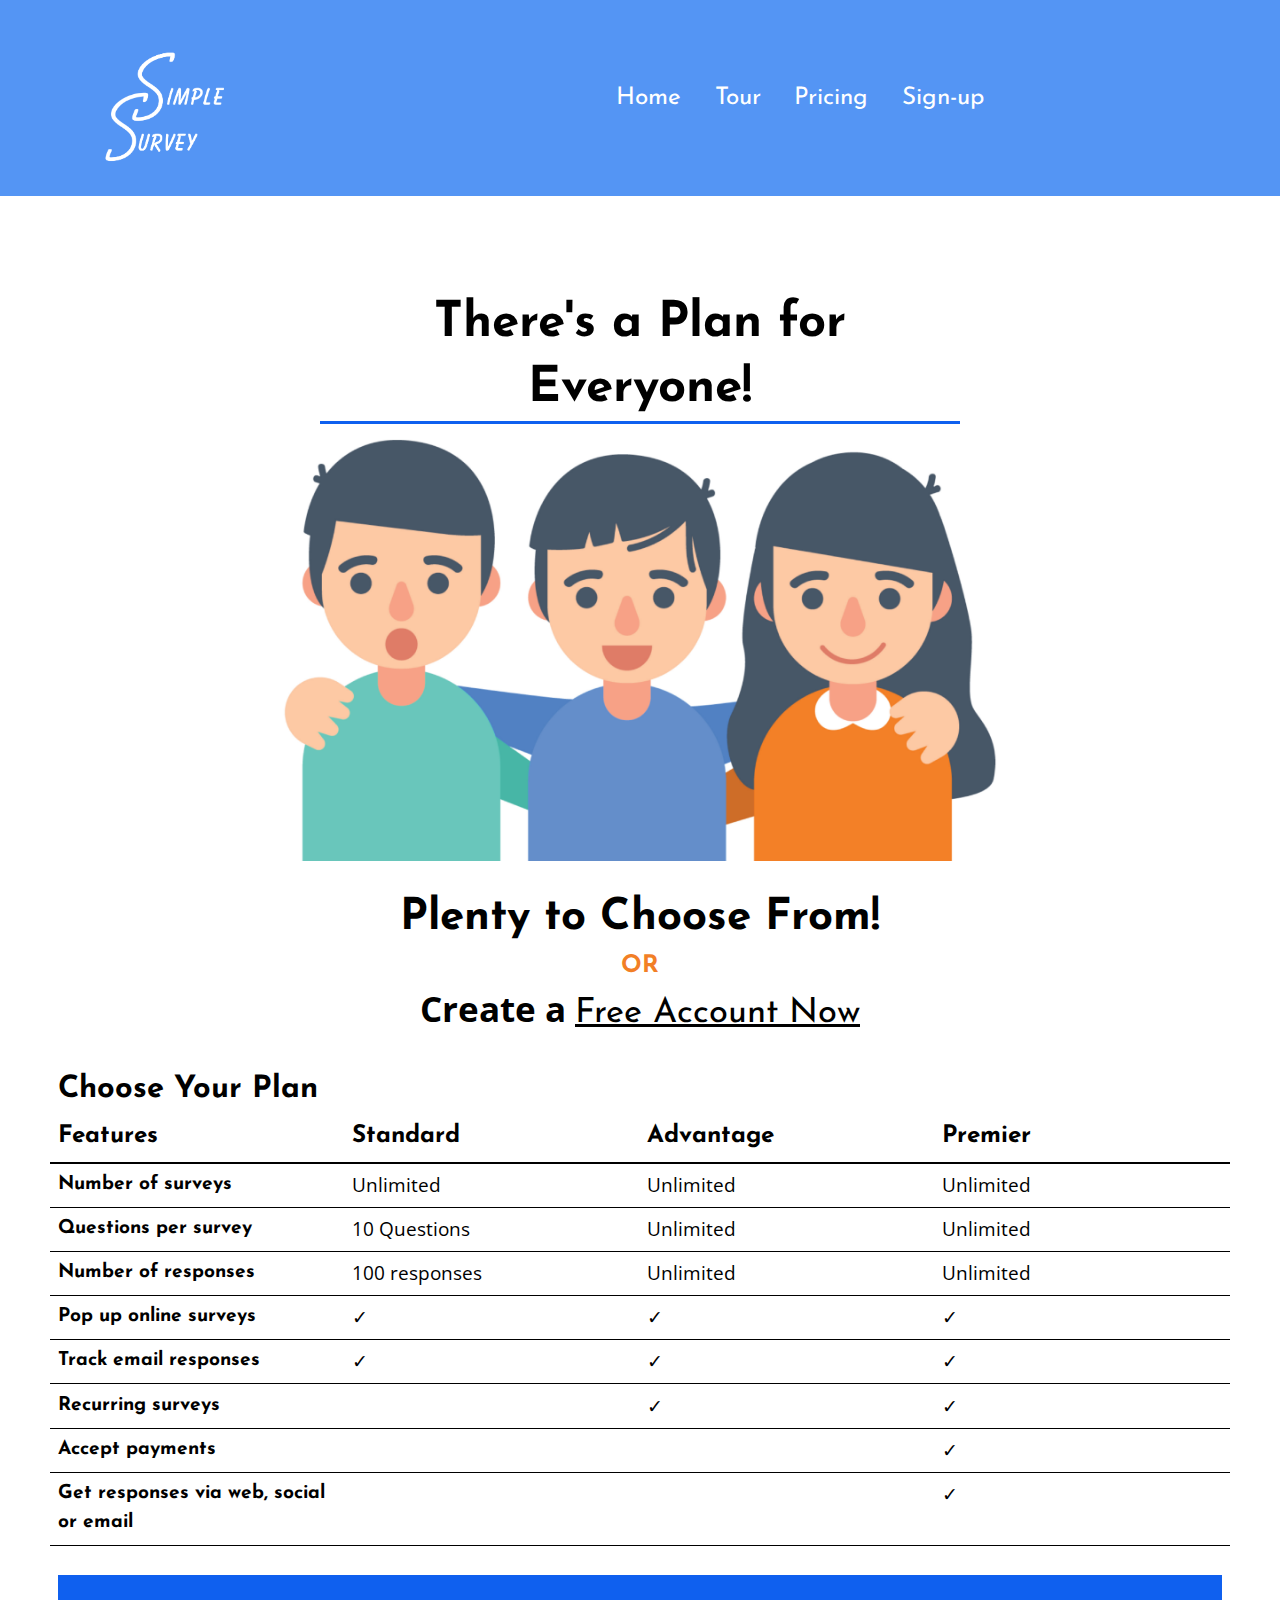
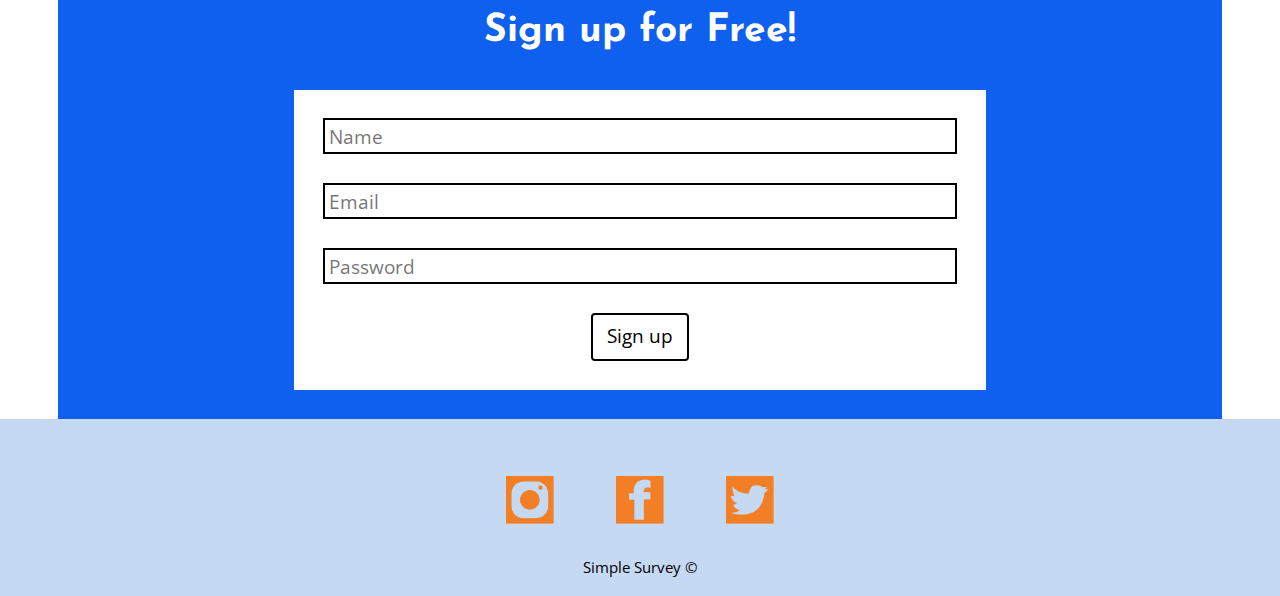
==== pricing.html @ f9418d1d "Add a banner to the tour page" ====
<!DOCTYPE html>
<html lang="en-ca">
<head>
  <meta charset="utf-8">
  <title>Pricing</title>
  <meta name="viewport" content="width=device-width,initial-scale=1">
  <link href="css/modules.css" rel="stylesheet">
  <link href="css/grid.css" rel="stylesheet">
  <link href="css/type.css" rel="stylesheet">
  <link href="css/main.css" rel="stylesheet">
  <link href="https://fonts.googleapis.com/css?family=Josefin+Sans:400,600,700|Open+Sans" rel="stylesheet">
</head>
<body>
  <ul class="skip-links">
    <li><a href="#main">Jump to main content</a></li>
    <li><a href="#nav">Jump to navigation</a></li>
  </ul>
  <header role="banner" class="pad-b">
    <nav role="navigation">
      <div class="grid grid-middle">
        <div class="unit xs-1 s-1-4 m-1-4 l-1-4 xl-1-4">
          <img src="images/logo.png" alt="Simple survey logo" class="img-flex wrapper logo">
        </div>
        <div class="gutter unit xs-1 s-3-4 m-3-4 l-3-4 xl-3-4 text-center">
          <ul class="list-group-inline push-0">
            <li class="ib island-1-2"><a class="giga" href="index.html">Home</a></li>
            <li class="ib island-1-2"><a class="giga" href="tour.html">Tour</a></li>
            <li class="ib island-1-2"><a class="giga" href="pricing.html">Pricing</a></li>
            <li class="ib island-1-2"><a class="giga" href="sign-up.html">Sign-up</a></li>
          </ul>
        </div>
      </div>
    </nav>
  </div>
  <div class="banner relative">
    <img src="images/pricing-banner.jpg" alt="Banner" class="img-flex wrapper">
    <div class="absolute banner-content-pricing pin-tc">
      <h1 class="push-0 border-bottom nina">There's a Plan for Everyone!</h1>
    </div>
  </div>
</header>
<main role="main">
  <h2 class="push-0 yotta">Plenty to Choose From!</h2>
  <h4 class="push-0 or bold">OR</h4>
  <h4 class="push-0 exa">Create a <a href="sign-up.html" class="not-bold account">Free Account Now</a></h4>
  <div class="table-wrapper scrollable gutter-2">
    <table class="scroll">
      <caption class="not-italic bold peta push-0 pad-t">Choose Your Plan</caption>
      <thead>
        <tr>
          <th scope="col" class="giga">Features</th>
          <th scope="col" class="giga">Standard</th>
          <th scope="col" class="giga">Advantage</th>
          <th scope="col" class="giga">Premier</th>
        </tr>
      </thead>
      <tbody>
        <tr>
          <th scope="row">Number of surveys</th>
          <td>Unlimited</td>
          <td>Unlimited</td>
          <td>Unlimited</td>
        </tr>
        <tr>
          <th scope="row">Questions per survey</th>
          <td>10 Questions</td>
          <td>Unlimited</td>
          <td>Unlimited</td>
        </tr>
        <tr>
          <th scope="row">Number of responses</th>
          <td>100 responses</td>
          <td>Unlimited</td>
          <td>Unlimited</td>
        </tr>
        <tr>
          <th scope="row">Pop up online surveys</th>
          <td>✓</td>
          <td>✓</td>
          <td>✓</td>
        </tr>
        <tr>
          <th scope="row">Track email responses</th>
          <td>✓</td>
          <td>✓</td>
          <td>✓</td>
        </tr>
        <tr>
          <th scope="row">Recurring surveys</th>
          <td></td>
          <td>✓</td>
          <td>✓</td>
        </tr>
        <tr>
          <th scope="row">Accept payments</th>
          <td></td>
          <td></td>
          <td>✓</td>
        </tr>
        <tr>
          <th scope="row">Get responses via web, social or email</th>
          <td></td>
          <td></td>
          <td>✓</td>
        </tr>
      </tbody>
    </div>
  </table>
  <section class="sign-up island">
    <h2 class="white zetta">Sign up for Free!</h2>
    <form class="island max-length">
      <div class="pad-b">
        <label for="name"></label>
        <input id="name" placeholder="Name" class="pad-b">
      </div>
      <div class="pad-b">
        <label for="email"></label>
        <input id="email" placeholder="Email">
      </div>
      <div class="pad-b">
        <label for="password"></label>
        <input for="password" placeholder="Password">
      </div>
      <div class="center-content">
        <button type="submit" class="btn">Sign up</button>
      </div>
    </form>
  </section>
</main>
<footer role="contentinfo" class="pad-t-2 pad-b-1-2 milli text-center">
  <ul>
    <li class="inline gutter">
      <i class="icon i-48">
        <img src="images/instagram.png">
      </i>
    </li>
    <li class="inline gutter">
      <i class="icon i-48">
        <img src="images/facebook.png">
      </i>
    </li>
    <li class="inline gutter">
      <i class="icon i-48">
        <img src="images/twitter.png">
      </i>
    </li>
  </ul>
  <p class="micro push-0">Simple Survey ©</p>
</footer>
</body>
</html>
---- css/modules.css ----
/*
 * Modulifier || Code released under the UNLICENSE
 * Code under other copyrights & licenses listed below.
 * https://modulifier.web-dev.tools/#responsive;images;list-group;embed;media-object;icons;hidden;positioning;nice-lists;forms;buttons;accessibility;print
 */

@-moz-viewport { width: device-width; scale: 1; }
@-ms-viewport { width: device-width; scale: 1; }
@-o-viewport { width: device-width; scale: 1; }
@-webkit-viewport { width: device-width; scale: 1; }
@viewport { width: device-width; scale: 1; }

html {
  box-sizing: border-box;
  -moz-text-size-adjust: 100%;
  -ms-text-size-adjust: 100%;
  -webkit-text-size-adjust: 100%;
  text-size-adjust: 100%;
}

*, *::before, *::after {
  box-sizing: inherit;
}

body {
  margin: 0;
}

article,
aside,
details,
figcaption,
figure,
footer,
header,
main,
menu,
nav,
section,
summary {
  display: block;
}

audio,
canvas,
progress,
video {
  display: inline-block;
  vertical-align: baseline;
}

template {
  display: none;
}

details {
  cursor: pointer;
}

audio:not([controls]) {
  display: none;
  height: 0;
}

a,
area,
button,
input,
label,
select,
textarea,
[tabindex] {
  -ms-touch-action: manipulation;
  touch-action: manipulation;
}

img {
  border: 0;
}

.img-flex,
.img-flex img {
  display: block;
  width: 100%;
}

svg {
  fill: currentColor;
}

svg:not(:root) {
  overflow: hidden;
}

svg.img-flex {
  width: 100%;
  height: 100%;
}

.image-replacement, .ir {
  overflow: hidden;
  direction: ltr;
  text-align: left;
  text-indent: 100%;
  white-space: nowrap;
}

.list-group, .list-group-inline, .list-group--inline {
  padding-left: 0;
  list-style-type: none;
}

.list-group > dd {
  margin-left: 0;
}

.list-group-inline::before,
.list-group-inline::after,
.list-group--inline::before,
.list-group--inline::after {
  content: "";
  display: table;
}

.list-group-inline::after,
.list-group--inline::after {
  clear: both;
}

.list-group-inline > li,
.list-group--inline > li {
  display: inline-block;
}

.list-group-inline > dt,
.list-group--inline > dt {
  clear: left;
  float: left;
  width: 11em;
}

.list-group-inline > dd,
.list-group--inline > dd {
  float: left;
  min-width: 12em;
}

.embed {
  margin-left: 0;
  margin-right: 0;
  overflow: hidden;
  position: relative;
  width: 100%;
}

.embed-1by1, .embed--1by1 {
  padding-top: 100%; /* Square */
}

.embed-4by3, .embed--4by3 {
  padding-top: 75%; /* Traditional TV/computer screens */
}

.embed-iso216, .embed--iso216 {
  padding-top: 70.92%; /* A-standard paper sizes */
}

.embed-3by2, .embed--3by2 {
  padding-top: 66.6%; /* Classic 35 mm film & most digital photos, landscape */
}

.embed-2by3, .embed--2by3 {
  padding-top: 150%; /* Classic 35 mm film & most digital photos, portrait */
}

.embed-golden, .embed--golden {
  padding-top: 61.8%; /* The Golden Ratio */
}

.embed-16by9, .embed--16by9 {
  padding-top: 56.25%; /* HD TV */
}

.embed-185by100, .embed--185by100 {
  padding-top: 54.05%; /* Common widescreen cinema */
}

.embed-24by10, .embed--24by10 {
  padding-top: 41.667%; /* Widescreen cinema: 2.4:1 */
}

.embed-3by1, .embed--3by1 {
  padding-top: 33.3333%; /* Panorama photos */
}

.embed-4by1, .embed--4by1 {
  padding-top: 25%; /* Polyvision */
}

.embed-5by1, .embed--5by1 {
  padding-top: 20%; /* Really wide... */
}

.embed-item, .embed__item {
  min-height: 100%;
  left: 0;
  position: absolute;
  top: 0;
  width: 100%;
}

.media {
  overflow: hidden;
}

.media-img, .media__img {
  float: left;
}

.media-img-reversed, .media__img--reversed {
  float: right;
}

.media-img-stacked, .media__img--stacked {
  float: none;
}

.media-body, .media__body {
  overflow: hidden;
  min-width: 12em; /* Slightly less than 200px, responsiveness built in */
}

.icon {
  display: inline-block;
  position: relative;
  background: transparent none no-repeat center center;
  background-size: contain;
  vertical-align: middle;
}

.i-16, .i--16 {
  height: 16px;
  width: 16px;
}

.i-18, .i--18 {
  height: 18px;
  width: 18px;
}

.i-20, .i--20 {
  height: 20px;
  width: 20px;
}

.i-24, .i--24 {
  height: 24px;
  width: 24px;
}

.i-32, .i--32 {
  height: 32px;
  width: 32px;
}

.i-48, .i--48 {
  height: 48px;
  width: 48px;
}

.i-64, .i--64 {
  height: 64px;
  width: 64px;
}

.i-96, .i--96 {
  height: 96px;
  width: 96px;
}

.i-128, .i--128 {
  height: 128px;
  width: 128px;
}

.i-192, .i--192 {
  height: 192px;
  width: 192px;
}

.i-256, .i--256 {
  height: 256px;
  width: 256px;
}

.icon img,
.icon svg {
  left: 0;
  height: 100%;
  position: absolute;
  top: 0;
  width: 100%;
  fill: currentColor;
}

.icon-label {
  vertical-align: middle;
}

.icon-link,
.icon-link:focus,
.icon-link:hover {
  text-decoration: none;
}

[hidden], .hidden {
  /* stylelint-disable declaration-no-important */
  display: none !important;
  visibility: hidden !important;
  /* stylelint-enable */
}

.visually-hidden {
  height: 1px;
  margin: -1px;
  overflow: hidden;
  padding: 0;
  position: absolute;
  width: 1px;
  border: 0;
  clip: rect(0 0 0 0);
  clip-path: inset(50%);
}

.visually-hidden.focusable:active, .visually-hidden.focusable:focus {
  height: auto;
  margin: 0;
  overflow: visible;
  position: static;
  width: auto;
  clip: auto;
  clip-path: none;
}

.invisible {
  visibility: hidden;
}

.chop,
.crop {
  overflow: hidden;
}

.truncate {
  max-width: 100%;
  overflow: hidden;
  width: 100%;
  text-overflow: ellipsis;
  white-space: nowrap;
}

.scrollable {
  max-width: 100%;
  overflow-x: auto;
  overflow-y: hidden;
  -webkit-overflow-scrolling: touch;
}

.flex-row {
  display: -webkit-flex;
  display: -ms-flexbox;
  display: flex;
}

.flex-justify {
  -webkit-justify-content: space-between;
  -ms-flex-pack: space-between;
  justify-content: space-between;
}

.flex-align-center {
  -webkit-align-items: center;
  -ms-flex-align: center;
  align-items: center;
}

.center-text,
.center-flow {
  text-align: center;
}

.center-block {
  margin-left: auto;
  margin-right: auto;
}

.no-auto-margins,
.not-centered {
  /* stylelint-disable declaration-no-important */
  margin-left: 0 !important;
  margin-right: 0 !important;
  /* stylelint-enable */
}

.center-content,
.center-content-vertical,
.center-contents,
.center-contents-vertical {
  display: -webkit-flex;
  display: -ms-flexbox;
  display: flex;
  -webkit-justify-content: center;
  -ms-flex-pack: center;
  justify-content: center;
  -webkit-align-items: center;
  -ms-flex-align: center;
  align-items: center;
  -webkit-align-content: center;
  -ms-flex-line-pack: center;
  align-content: center;
  -webkit-flex-direction: column wrap;
  -ms-flex-direction: column wrap;
  flex-flow: column wrap;
}

.center-content-start,
.center-content-vertical-start,
.center-contents-start,
.center-contents-vertical-start {
  display: -webkit-flex;
  display: -ms-flexbox;
  display: flex;
  -webkit-justify-content: center;
  -ms-flex-pack: center;
  justify-content: center;
  -webkit-flex-direction: column wrap;
  -ms-flex-direction: column wrap;
  flex-flow: column wrap;
}

.center-content-horizontal,
.center-contents-horizontal {
  display: -webkit-flex;
  display: -ms-flexbox;
  display: flex;
  -webkit-justify-content: center;
  -ms-flex-pack: center;
  justify-content: center;
  -webkit-align-items: center;
  -ms-flex-align: center;
  align-items: center;
  -webkit-align-content: center;
  -ms-flex-line-pack: center;
  align-content: center;
  -webkit-flex-direction: row wrap;
  -ms-flex-direction: row wrap;
  flex-flow: row wrap;
}

.clearfix::after {
  content: " ";
  display: block;
  clear: both;
}

.left {
  float: left;
}

.right {
  float: right;
}

.inline {
  display: inline;
}

.block {
  display: block;
}

.inline-block, .ib {
  display: inline-block;
}

.valign-top {
  vertical-align: top;
}

.valign-bottom {
  vertical-align: bottom;
}

.valign-middle {
  vertical-align: middle;
}

.fixed {
  position: fixed;
}

.relative {
  position: relative;
}

[class*="pin-"],
.absolute {
  position: absolute;
}

.static {
  position: static;
}

.zindex-1 {
  z-index: 1;
}

.zindex-2 {
  z-index: 2;
}

.zindex-3 {
  z-index: 3;
}

.zindex-1000 {
  z-index: 1000;
}

.pin-top-left,
.pin-left-top,
.pin-tl,
.pin-lt {
  top: 0;
  left: 0;
}

.pin-top-right,
.pin-right-top,
.pin-tr,
.pin-rt {
  top: 0;
  right: 0;
}

.pin-bottom-left,
.pin-left-bottom,
.pin-bl,
.pin-lb {
  bottom: 0;
  left: 0;
}

.pin-bottom-right,
.pin-right-bottom,
.pin-br,
.pin-rb {
  bottom: 0;
  right: 0;
}

.pin-top-center,
.pin-center-top,
.pin-tc,
.pin-ct {
  left: 50%;
  top: 0;
  transform: translateX(-50%);
}

.pin-bottom-center,
.pin-center-bottom,
.pin-bc,
.pin-cb {
  bottom: 0;
  left: 50%;
  transform: translateX(-50%);
}

.pin-center-left,
.pin-left-center,
.pin-cl,
.pin-lc {
  left: 0;
  top: 50%;
  transform: translateY(-50%);
}

.pin-center-right,
.pin-right-center,
.pin-cr,
.pin-rc {
  right: 0;
  top: 50%;
  transform: translateY(-50%);
}

.pin-center, .pin-c {
  left: 50%;
  top: 50%;
  transform: translate(-50%, -50%);
}

.width-quarter, .w-1-4 {
  width: 25%;
}

.width-half, .w-1-2 {
  width: 50%;
}

.width-full, .w-1 {
  width: 100%;
}

.height-quarter, .h-1-4 {
  height: 25%;
}

.height-half, .h-1-2 {
  height: 50%;
}

.height-full, .h-1 {
  height: 100%;
}

.height-win-quarter, .h-w-1-4 {
  height: 25vh;
  max-height: 46em;
}

.height-win-half, .h-w-1-2 {
  height: 50vh;
  max-height: 46em;
}

.height-win-full, .h-w-1 {
  height: 100vh;
  max-height: 46em;
}

ul {
  list-style-type: none;
}

ul > li::before {
  content: "·";
  float: left;
  margin-left: -1.6em;
  width: 1.3em;
  text-align: right;
}

ol {
  counter-reset: ol-simple-numbers;
  list-style-type: none;
}

ol > li::before {
  float: left;
  margin-left: -1.6em;
  width: 1.3em;
  counter-increment: ol-simple-numbers;
  content: counter(ol-simple-numbers);
  text-align: right;
}

.list-group > li::before,
.list-group-inline > li::before,
.list-group--inline > li::before {
  content: none;
}

/* stylelint-disable no-descending-specificity */

/*
 * (c) Nicolas Gallagher and Jonathan Neal of Normalize.css || MIT License
 *     https://necolas.github.io/normalize.css/
 */

button,
input,
optgroup,
select,
textarea {
  color: inherit;
  font: inherit;
  margin: 0;
}

button,
input {
  overflow: visible;
}

button,
select {
  text-transform: none;
}

button,
html [type="button"],
[type="reset"],
[type="submit"] {
  -webkit-appearance: button;
  cursor: pointer;
}

button[disabled],
html input[disabled] {
  cursor: default;
}

button::-moz-focus-inner,
input::-moz-focus-inner {
  border: 0;
  padding: 0;
}

[type="checkbox"],
[type="radio"] {
  opacity: 0;
  position: absolute;
  height: 1px;
  width: 1px;
}

[type="number"]::-webkit-inner-spin-button,
[type="number"]::-webkit-outer-spin-button {
  height: auto;
}

[type="search"]::-webkit-search-cancel-button,
[type="search"]::-webkit-search-decoration {
  -webkit-appearance: none;
}

fieldset {
  padding-left: 0;
  padding-right: 0;

  border: 0;
  border-top: 2px solid #666;
}

legend {
  color: inherit;
  display: table;
  max-width: 100%;
  padding: 0 .3em 0 0;
  white-space: normal;

  border: 0;

  font-weight: bold;
}

optgroup {
  font-weight: bold;
}

::-webkit-input-placeholder {
  color: inherit;
  opacity: .54;
}

::-webkit-file-upload-button {
  -webkit-appearance: button;
  font: inherit;
}

/* End Normalize.css code */

label,
.label-block {
  display: block;
  cursor: pointer;
}

[type="checkbox"] + label,
[type="radio"] + label,
.label-inline {
  display: inline-block;
}

input:not([type]),
[type="text"],
[type="number"],
[type="search"],
[type="url"],
[type="email"],
[type="password"],
[type="tel"],
[type="datetime-local"],
[type="month"],
[type="week"],
[type="date"],
[type="time"],
[type="range"],
select,
textarea {
  -moz-appearance: none;
  -webkit-appearance: none;
  appearance: none;
}

input,
textarea {
  display: block;
  width: 100%;

  background-color: #fff;
  border: 2px solid #666;
  border-radius: 0;
}

label {
  vertical-align: middle;
}

textarea {
  max-width: 100%;
  min-height: 4em;
  overflow: auto;
}

[type="color"] {
  display: inline-block;
  width: 2em;
}

select {
  display: block;
  width: 100%;

  background-image: url("data:image/svg+xml,%3Csvg xmlns='http://www.w3.org/2000/svg' width='256' height='256' viewBox='0 0 256 256'%3E%3Cpath fill='none' stroke='%23000' stroke-miterlimit='10' stroke-width='70' d='M36.3 82.1l91.9 91.8 91.5-91.8'/%3E%3C/svg%3E");
  background-repeat: no-repeat;
  background-position: calc(100% - .4em) center;
  background-size: 18px auto;
  background-color: #fff;
  border: 2px solid #666;
  border-radius: 0;
}

[type="checkbox"] + label::before {
  content: " ";
  display: inline-block;
  height: 1.8em;
  margin-right: .3em;
  position: relative;
  vertical-align: middle;
  top: -.1em;
  width: 1.8em;

  background-color: #fff;
  background-size: cover;
  border: 2px solid #666;

  line-height: inherit;
}

[type="checkbox"]:checked + label::before {
  background-image: url("data:image/svg+xml,%3Csvg xmlns='http://www.w3.org/2000/svg' width='256' height='256' viewBox='0 0 256 256'%3E%3Cpath fill='none' stroke='%23000' stroke-miterlimit='10' stroke-width='50' d='M49.9 130.1l50.8 50.7L206.1 75.2'/%3E%3C/svg%3E");
}

[type="checkbox"]:focus + label::before {
  outline: 3px solid #000;
  z-index: 1000;
}

[type="radio"] + label::before {
  content: " ";
  display: inline-block;
  height: 1.8em;
  margin-right: .3em;
  position: relative;
  vertical-align: middle;
  top: -.1em;
  width: 1.8em;

  background-color: #fff;
  background-size: cover;
  border: 2px solid #666;
  border-radius: 50%;

  line-height: inherit;
}

[type="radio"]:checked + label::before {
  background-image: url("data:image/svg+xml,%3Csvg xmlns='http://www.w3.org/2000/svg' width='256' height='256' viewBox='0 0 256 256'%3E%3Ccircle cx='128' cy='128' r='70.4'/%3E%3C/svg%3E");
}

[type="radio"]:focus + label::before,
[type="radio"] + label:focus::before {
  box-shadow: 0 0 0 3px #000;
  z-index: 1000;
}

[type="range"] {
  border: 0;
  background-color: #fff;
}

[type="range"]::-webkit-slider-runnable-track {
  height: 6px;

  -webkit-appearance: none;
  appearance: none;
  background-color: #ccc;
  border: 0;
  border-radius: 3px;
}

[type="range"]:active::-webkit-slider-runnable-track {
  background-color: #ccc;
}

[type="range"]::-moz-range-track {
  height: 6px;

  -moz-appearance: none;
  appearance: none;
  background-color: #ccc;
  border: 0;
  border-radius: 3px;
}

[type="range"]:active::-moz-range-track {
  background-color: #ccc;
}

[type="range"]::-ms-track {
  height: 6px;

  -ms-appearance: none;
  appearance: none;
  background-color: #ccc;
  border: 0;
  border-radius: 3px;
}

[type="range"]:active::-ms-track {
  background-color: #ccc;
}

[type="range"]::-webkit-slider-thumb {
  margin-top: -4px;
  height: 16px;
  width: 16px;

  -webkit-appearance: none;
  appearance: none;
  background-color: #000;
  border: none;
  border-radius: 50%;
}

[type="range"]:hover::-webkit-slider-thumb {
  background-color: #000;
}

[type="range"]:active::-webkit-slider-thumb {
  background-color: #000;
}

[type="range"]::-moz-range-thumb {
  margin-top: -4px;
  height: 16px;
  width: 16px;

  -webkit-appearance: none;
  appearance: none;
  background-color: #000;
  border: none;
  border-radius: 50%;
}

[type="range"]:hover::-moz-range-thumb {
  background-color: #000;
}

[type="range"]:active::-moz-range-thumb {
  background-color: #000;
}

[type="range"]::-ms-thumb {
  margin-top: -4px;
  height: 16px;
  width: 16px;

  -webkit-appearance: none;
  appearance: none;
  background-color: #000;
  border: none;
  border-radius: 50%;
}

[type="range"]:hover::-ms-thumb {
  background-color: #000;
}

[type="range"]:active::-ms-thumb {
  background-color: #000;
}

[type="checkbox"].hide-custom-input + label::before,
[type="checkbox"] + .hide-custom-input::before,
[type="radio"].hide-custom-input + label::before,
[type="radio"] + .hide-custom-input::before {
  content: none;
  display: none;
}

/* stylelint-enable */

.link-box {
  display: block;
  text-decoration: none;
}

/* stylelint-disable no-descending-specificity */

button,
.btn {
  cursor: pointer;
  display: inline-block;
  margin: 0;
  overflow: visible;
  padding: .375em .75em .42em;
  -webkit-appearance: none;
  -moz-appearance: none;
  appearance: none;
  background-color: #333;
  border-radius: 4px;
  border: 3px solid #333;
  color: #fff;
  font: inherit;
  text-decoration: none;
  text-transform: none;
}

button::-moz-focus-inner {
  border: 0;
  padding: 0;
}

/* stylelint-enable */

button:focus,
button:hover,
.btn:focus,
.btn:hover {
  background-color: #000;
  border-color: #000;
  color: #fff;
}

button[disabled] {
  cursor: default;
}

.btn-light, .btn--light {
  background-color: #e2e2e2;
  border-color: #e2e2e2;
  color: #000;
}

.btn-light:focus,
.btn-light:hover,
.btn--light:focus,
.btn--light:hover {
  background-color: #666;
  border-color: #666;
  color: #fff;
}

.btn-ghost,
.btn--ghost {
  background-color: transparent;
  border-color: #333;
  color: #000;
}

.btn-ghost:focus,
.btn-ghost:hover,
.btn--ghost:focus,
.btn--ghost:hover {
  background-color: #e2e2e2;
  border-color: #000;
  color: #000;
}

.btn-link {
  display: inline;
  padding: 0;
  background-color: transparent;
  border-radius: 0;
  border: 0;
  color: inherit;
}

.btn-link:focus,
.btn-link:hover {
  background-color: transparent;
  color: inherit;
}

a:hover, a:active {
  outline: none;
}

a:focus,
[tabindex="0"]:focus,
details:focus,
summary:focus,
input:focus,
textarea:focus,
button:focus,
select:focus {
  outline: 3px solid #000;
  outline-offset: 0;
}

a:focus, [tabindex="0"]:focus {
  outline-offset: 3px;
}

.skip-links {
  margin: 0;
  padding: 0;
  list-style-type: none;
}

.skip-links > li::before {
  content: none; /* Remove the bullets if nice lists is selected */
}

.skip-links a,
.skip-links button {
  padding: .5em .75em;
  position: absolute;
  top: -10em;
  z-index: 10000; /* To make sure they're always on top */
  background-color: #000;
  border: 0;
  color: #fff;
  font-size: 1.125rem;
  font-weight: bold;
  text-decoration: none;
}

.skip-links a:focus,
.skip-links button:focus {
  outline-offset: 3px;
  top: 0;
}

[aria-busy="true"] {
  cursor: progress;
}

[aria-controls] {
  cursor: pointer;
}

[aria-disabled] {
  cursor: default;
}

.print-only {
  display: none;
  visibility: hidden;
}

.page-break-before {
  page-break-before: always;
}

.page-break-after {
  page-break-after: always;
}

.no-page-break-inside {
  page-break-inside: avoid;
}

@media print {

  /* stylelint-disable declaration-no-important */

  .no-print {
    display: none !important;
    visibility: hidden !important;
  }

  .print-only,
  .force-print {
    display: block !important;
    visibility: visible !important;
  }

  /* stylelint-enable */

  .visually-hidden.force-print {
    height: auto;
    margin: 0;
    overflow: visible;
    padding: 0;
    position: static;
    width: auto;
    border: 0;
    clip: initial;
    clip-path: none;
  }

  /*
   * (c) Fabien Sa || MIT License
   *     http://bafs.github.io/Gutenberg/
   */

  table,
  blockquote,
  pre,
  code,
  figure,
  li,
  hr,
  ul,
  ol,
  a,
  tr {
    page-break-inside: avoid;
  }

  h1, h2, h3, h4, h5, h6, p, a {
    orphans: 3;
    widows: 3;
  }

  h1,
  h2,
  h3,
  h4,
  h5,
  h6 {
    page-break-after: avoid;
    page-break-inside: avoid;
  }

  h1 + p,
  h2 + p,
  h3 + p,
  h4 + p,
  h5 + p,
  h6 + p {
    page-break-before: avoid;
  }

  img {
    page-break-after: auto;
    page-break-before: auto;
    page-break-inside: avoid;
  }

  /* stylelint-disable declaration-no-important */

  pre {
    white-space: pre-wrap !important;
    word-wrap: break-word;
  }

  /* stylelint-enable */

  /* End Gutenberg code */

  /*
   * (c) HTML5 Boilerplate || MIT License
   *     https://html5boilerplate.com/
   */

  /* stylelint-disable declaration-no-important */

  *, *::before, *::after, *::first-letter, *::first-line {
    background: none transparent !important;
    color: #000 !important;
    box-shadow: none !important;
    text-shadow: none !important;
  }

  /* stylelint-enable */

  a, a:visited {
    text-decoration: underline;
  }

  a[href]::after {
    content: " (" attr(href) ")";
  }

  abbr[title]::after {
    content: " (" attr(title) ")";
  }

  a[href^="#"]::after,
  a[href^="javascript:"]::after,
  a.no-print-href::after,
  a.href-no-print::after {
    content: "";
  }

  thead {
    display: table-header-group;
  }

  /* End HTML5 Boilerplate code */

}
---- css/grid.css ----
/*
  Gridifier || Code released under the UNLICENSE
  https://gridifier.web-dev.tools/#xs,4,0,0,0;s,4,25,0,0;m,4,38,1,1;l,4,60,1,1
*/

.grid {
  margin: 0;
  padding: 0;
  letter-spacing: -.31em;
  text-rendering: optimizeSpeed;
  display: -webkit-flex;
  display: -ms-flexbox;
  display: flex;
  -webkit-flex-flow: row wrap;
  -ms-flex-flow: row wrap;
  flex-flow: row wrap;
}

.grid-bottom {
  -webkit-align-items: flex-end;
  -ms-align-items: flex-end;
  align-items: flex-end;
}

.grid-middle {
  -webkit-align-items: center;
  -ms-align-items: center;
  align-items: center;
}

.grid-stretch {
  -webkit-align-items: stretch;
  -ms-align-items: stretch;
  align-items: stretch;
}

.opera-only :-o-prefocus,
.grid {
  word-spacing: -.43em;
}

.unit {
  letter-spacing: normal;
  text-rendering: auto;
  vertical-align: top;
  word-spacing: normal;
  display: inline-block;
  visibility: visible;
}

.grid-bottom .unit {
  vertical-align: bottom;
}

.grid-middle .unit {
  vertical-align: middle;
}

[class*="unit-push-"],
[class*="unit-pull-"] {
  position: relative;
}

.unit-content-distribute {
  display: -ms-flexbox;
  display: -webkit-flex;
  display: flex;
  -ms-flex-direction: column;
  -webkit-flex-direction: column;
  flex-direction: column;
  -ms-flex-pack: justify;
  -webkit-justify-content: space-between;
  justify-content: space-between;
}

.unit-content-center,
.unit-content-center-vertical {
  display: -webkit-flex;
  display: -ms-flexbox;
  display: flex;
  -webkit-justify-content: center;
  -ms-flex-pack: center;
  justify-content: center;
  -webkit-align-items: center;
  -ms-flex-align: center;
  align-items: center;
  -webkit-align-content: center;
  -ms-flex-line-pack: center;
  align-content: center;
  -webkit-flex-direction: column wrap;
  -ms-flex-direction: column wrap;
  flex-flow: column wrap;
}

.unit-content-center-horizontal {
  display: -webkit-flex;
  display: -ms-flexbox;
  display: flex;
  -webkit-justify-content: center;
  -ms-flex-pack: center;
  justify-content: center;
  -webkit-align-items: center;
  -ms-flex-align: center;
  align-items: center;
  -webkit-align-content: center;
  -ms-flex-line-pack: center;
  align-content: center;
  -webkit-flex-direction: row wrap;
  -ms-flex-direction: row wrap;
  flex-flow: row wrap;
}

.content-fill,
.content-stretch {
  -ms-flex-grow: 2;
  -webkit-flex-grow: 2;
  flex-grow: 2;
  max-width: 100%; /* @bugfix: IE 10, 11 */
}

.content-shrink {
  -ms-align-self: center;
  -webkit-align-self: center;
  align-self: center;
}

.unit-xs-hidden,
.xs-0 {
  display: none;
  visibility: hidden;
}

.unit-xs-centered {
  margin: 0 auto;
}

.unit-xs-1,
.xs-1 {
  display: block;
  visibility: visible;
  width: 100%;
}

.unit-xs-1-2,
.xs-1-2 {
  width: 50%;
}

.unit-xs-1-3,
.xs-1-3 {
  width: 33.3333%;
}

.unit-xs-2-3,
.xs-2-3 {
  width: 66.6667%;
}

.unit-xs-1-4,
.xs-1-4 {
  width: 25%;
}

.unit-xs-3-4,
.xs-3-4 {
  width: 75%;
}

.unit-xs-1-2,
.xs-1-2,
.unit-xs-1-3,
.xs-1-3,
.unit-xs-2-3,
.xs-2-3,
.unit-xs-1-4,
.xs-1-4,
.unit-xs-3-4,
.xs-3-4 {
  display: inline-block;
  visibility: visible;
}

.unit-xs-1-2[class*="-content-"],
.xs-1-2[class*="-content-"],
.unit-xs-1-3[class*="-content-"],
.xs-1-3[class*="-content-"],
.unit-xs-2-3[class*="-content-"],
.xs-2-3[class*="-content-"],
.unit-xs-1-4[class*="-content-"],
.xs-1-4[class*="-content-"],
.unit-xs-3-4[class*="-content-"],
.xs-3-4[class*="-content-"] {
  display: -webkit-flex;
  display: -ms-flexbox;
  display: flex;
}

.unit-xs-content-distribute,
.xs-content-distribute {
  display: -ms-flexbox;
  display: -webkit-flex;
  display: flex;
  -ms-flex-direction: column;
  -webkit-flex-direction: column;
  flex-direction: column;
  -ms-flex-pack: justify;
  -webkit-justify-content: space-between;
  justify-content: space-between;
}

.unit-xs-content-center,
.unit-xs-content-center-vertical {
  display: -webkit-flex;
  display: -ms-flexbox;
  display: flex;
  -webkit-justify-content: center;
  -ms-flex-pack: center;
  justify-content: center;
  -webkit-align-items: center;
  -ms-flex-align: center;
  align-items: center;
  -webkit-align-content: center;
  -ms-flex-line-pack: center;
  align-content: center;
  -webkit-flex-direction: column wrap;
  -ms-flex-direction: column wrap;
  flex-flow: column wrap;
}

.unit-xs-content-center-horizontal {
  display: -webkit-flex;
  display: -ms-flexbox;
  display: flex;
  -webkit-justify-content: center;
  -ms-flex-pack: center;
  justify-content: center;
  -webkit-align-items: center;
  -ms-flex-align: center;
  align-items: center;
  -webkit-align-content: center;
  -ms-flex-line-pack: center;
  align-content: center;
  -webkit-flex-direction: row wrap;
  -ms-flex-direction: row wrap;
  flex-flow: row wrap;
}

.xs-content-fill,
.xs-content-stretch {
  -ms-flex-grow: 2;
  -webkit-flex-grow: 2;
  flex-grow: 2;
  max-width: 100%; /* @bugfix: IE 10, 11 */
}

.xs-content-shrink {
  -ms-align-self: center;
  -webkit-align-self: center;
  align-self: center;
}

@media only screen and (min-width: 25em) {

  .unit-s-hidden,
  .s-0 {
    display: none;
    visibility: hidden;
  }

  .unit-s-centered {
    margin: 0 auto;
  }

  .unit-s-1,
  .s-1 {
    display: block;
    visibility: visible;
    width: 100%;
  }

  .unit-s-1-2,
  .s-1-2 {
    width: 50%;
  }

  .unit-s-1-3,
  .s-1-3 {
    width: 33.3333%;
  }

  .unit-s-2-3,
  .s-2-3 {
    width: 66.6667%;
  }

  .unit-s-1-4,
  .s-1-4 {
    width: 25%;
  }

  .unit-s-3-4,
  .s-3-4 {
    width: 75%;
  }

  .unit-s-1-2,
  .s-1-2,
  .unit-s-1-3,
  .s-1-3,
  .unit-s-2-3,
  .s-2-3,
  .unit-s-1-4,
  .s-1-4,
  .unit-s-3-4,
  .s-3-4 {
    display: inline-block;
    visibility: visible;
  }

  .unit-s-1-2[class*="-content-"],
  .s-1-2[class*="-content-"],
  .unit-s-1-3[class*="-content-"],
  .s-1-3[class*="-content-"],
  .unit-s-2-3[class*="-content-"],
  .s-2-3[class*="-content-"],
  .unit-s-1-4[class*="-content-"],
  .s-1-4[class*="-content-"],
  .unit-s-3-4[class*="-content-"],
  .s-3-4[class*="-content-"] {
    display: -webkit-flex;
    display: -ms-flexbox;
    display: flex;
  }

  .unit-s-content-distribute,
  .s-content-distribute {
    display: -ms-flexbox;
    display: -webkit-flex;
    display: flex;
    -ms-flex-direction: column;
    -webkit-flex-direction: column;
    flex-direction: column;
    -ms-flex-pack: justify;
    -webkit-justify-content: space-between;
    justify-content: space-between;
  }

  .unit-s-content-center,
  .unit-s-content-center-vertical {
    display: -webkit-flex;
    display: -ms-flexbox;
    display: flex;
    -webkit-justify-content: center;
    -ms-flex-pack: center;
    justify-content: center;
    -webkit-align-items: center;
    -ms-flex-align: center;
    align-items: center;
    -webkit-align-content: center;
    -ms-flex-line-pack: center;
    align-content: center;
    -webkit-flex-direction: column wrap;
    -ms-flex-direction: column wrap;
    flex-flow: column wrap;
  }

  .unit-s-content-center-horizontal {
    display: -webkit-flex;
    display: -ms-flexbox;
    display: flex;
    -webkit-justify-content: center;
    -ms-flex-pack: center;
    justify-content: center;
    -webkit-align-items: center;
    -ms-flex-align: center;
    align-items: center;
    -webkit-align-content: center;
    -ms-flex-line-pack: center;
    align-content: center;
    -webkit-flex-direction: row wrap;
    -ms-flex-direction: row wrap;
    flex-flow: row wrap;
  }

  .s-content-fill,
  .s-content-stretch {
    -ms-flex-grow: 2;
    -webkit-flex-grow: 2;
    flex-grow: 2;
    max-width: 100%; /* @bugfix: IE 10, 11 */
  }

  .s-content-shrink {
    -ms-align-self: center;
    -webkit-align-self: center;
    align-self: center;
  }

}

@media only screen and (min-width: 38em) {

  .unit-m-hidden,
  .m-0 {
    display: none;
    visibility: hidden;
  }

  .unit-m-centered {
    margin: 0 auto;
  }

  .unit-m-1,
  .m-1 {
    display: block;
    visibility: visible;
    width: 100%;
  }

  .unit-offset-m-0 {
    margin-left: 0;
  }

  .unit-push-m-0,
  .unit-pull-m-0 {
    left: 0;
  }

  .unit-m-1-2,
  .m-1-2 {
    width: 50%;
  }

  .unit-offset-m-1-2 {
    margin-left: 50%;
  }

  .unit-push-m-1-2 {
    left: 50%;
  }

  .unit-pull-m-1-2 {
    left: -50%;
  }

  .unit-m-1-3,
  .m-1-3 {
    width: 33.3333%;
  }

  .unit-offset-m-1-3 {
    margin-left: 33.3333%;
  }

  .unit-push-m-1-3 {
    left: 33.3333%;
  }

  .unit-pull-m-1-3 {
    left: -33.3333%;
  }

  .unit-m-2-3,
  .m-2-3 {
    width: 66.6667%;
  }

  .unit-offset-m-2-3 {
    margin-left: 66.6667%;
  }

  .unit-push-m-2-3 {
    left: 66.6667%;
  }

  .unit-pull-m-2-3 {
    left: -66.6667%;
  }

  .unit-m-1-4,
  .m-1-4 {
    width: 25%;
  }

  .unit-offset-m-1-4 {
    margin-left: 25%;
  }

  .unit-push-m-1-4 {
    left: 25%;
  }

  .unit-pull-m-1-4 {
    left: -25%;
  }

  .unit-m-3-4,
  .m-3-4 {
    width: 75%;
  }

  .unit-offset-m-3-4 {
    margin-left: 75%;
  }

  .unit-push-m-3-4 {
    left: 75%;
  }

  .unit-pull-m-3-4 {
    left: -75%;
  }

  .unit-m-1-2,
  .m-1-2,
  .unit-m-1-3,
  .m-1-3,
  .unit-m-2-3,
  .m-2-3,
  .unit-m-1-4,
  .m-1-4,
  .unit-m-3-4,
  .m-3-4 {
    display: inline-block;
    visibility: visible;
  }

  .unit-m-1-2[class*="-content-"],
  .m-1-2[class*="-content-"],
  .unit-m-1-3[class*="-content-"],
  .m-1-3[class*="-content-"],
  .unit-m-2-3[class*="-content-"],
  .m-2-3[class*="-content-"],
  .unit-m-1-4[class*="-content-"],
  .m-1-4[class*="-content-"],
  .unit-m-3-4[class*="-content-"],
  .m-3-4[class*="-content-"] {
    display: -webkit-flex;
    display: -ms-flexbox;
    display: flex;
  }

  .unit-m-content-distribute,
  .m-content-distribute {
    display: -ms-flexbox;
    display: -webkit-flex;
    display: flex;
    -ms-flex-direction: column;
    -webkit-flex-direction: column;
    flex-direction: column;
    -ms-flex-pack: justify;
    -webkit-justify-content: space-between;
    justify-content: space-between;
  }

  .unit-m-content-center,
  .unit-m-content-center-vertical {
    display: -webkit-flex;
    display: -ms-flexbox;
    display: flex;
    -webkit-justify-content: center;
    -ms-flex-pack: center;
    justify-content: center;
    -webkit-align-items: center;
    -ms-flex-align: center;
    align-items: center;
    -webkit-align-content: center;
    -ms-flex-line-pack: center;
    align-content: center;
    -webkit-flex-direction: column wrap;
    -ms-flex-direction: column wrap;
    flex-flow: column wrap;
  }

  .unit-m-content-center-horizontal {
    display: -webkit-flex;
    display: -ms-flexbox;
    display: flex;
    -webkit-justify-content: center;
    -ms-flex-pack: center;
    justify-content: center;
    -webkit-align-items: center;
    -ms-flex-align: center;
    align-items: center;
    -webkit-align-content: center;
    -ms-flex-line-pack: center;
    align-content: center;
    -webkit-flex-direction: row wrap;
    -ms-flex-direction: row wrap;
    flex-flow: row wrap;
  }

  .m-content-fill,
  .m-content-stretch {
    -ms-flex-grow: 2;
    -webkit-flex-grow: 2;
    flex-grow: 2;
    max-width: 100%; /* @bugfix: IE 10, 11 */
  }

  .m-content-shrink {
    -ms-align-self: center;
    -webkit-align-self: center;
    align-self: center;
  }

}

@media only screen and (min-width: 60em) {

  .unit-l-hidden,
  .l-0 {
    display: none;
    visibility: hidden;
  }

  .unit-l-centered {
    margin: 0 auto;
  }

  .unit-l-1,
  .l-1 {
    display: block;
    visibility: visible;
    width: 100%;
  }

  .unit-offset-l-0 {
    margin-left: 0;
  }

  .unit-push-l-0,
  .unit-pull-l-0 {
    left: 0;
  }

  .unit-l-1-2,
  .l-1-2 {
    width: 50%;
  }

  .unit-offset-l-1-2 {
    margin-left: 50%;
  }

  .unit-push-l-1-2 {
    left: 50%;
  }

  .unit-pull-l-1-2 {
    left: -50%;
  }

  .unit-l-1-3,
  .l-1-3 {
    width: 33.3333%;
  }

  .unit-offset-l-1-3 {
    margin-left: 33.3333%;
  }

  .unit-push-l-1-3 {
    left: 33.3333%;
  }

  .unit-pull-l-1-3 {
    left: -33.3333%;
  }

  .unit-l-2-3,
  .l-2-3 {
    width: 66.6667%;
  }

  .unit-offset-l-2-3 {
    margin-left: 66.6667%;
  }

  .unit-push-l-2-3 {
    left: 66.6667%;
  }

  .unit-pull-l-2-3 {
    left: -66.6667%;
  }

  .unit-l-1-4,
  .l-1-4 {
    width: 25%;
  }

  .unit-offset-l-1-4 {
    margin-left: 25%;
  }

  .unit-push-l-1-4 {
    left: 25%;
  }

  .unit-pull-l-1-4 {
    left: -25%;
  }

  .unit-l-3-4,
  .l-3-4 {
    width: 75%;
  }

  .unit-offset-l-3-4 {
    margin-left: 75%;
  }

  .unit-push-l-3-4 {
    left: 75%;
  }

  .unit-pull-l-3-4 {
    left: -75%;
  }

  .unit-l-1-2,
  .l-1-2,
  .unit-l-1-3,
  .l-1-3,
  .unit-l-2-3,
  .l-2-3,
  .unit-l-1-4,
  .l-1-4,
  .unit-l-3-4,
  .l-3-4 {
    display: inline-block;
    visibility: visible;
  }

  .unit-l-1-2[class*="-content-"],
  .l-1-2[class*="-content-"],
  .unit-l-1-3[class*="-content-"],
  .l-1-3[class*="-content-"],
  .unit-l-2-3[class*="-content-"],
  .l-2-3[class*="-content-"],
  .unit-l-1-4[class*="-content-"],
  .l-1-4[class*="-content-"],
  .unit-l-3-4[class*="-content-"],
  .l-3-4[class*="-content-"] {
    display: -webkit-flex;
    display: -ms-flexbox;
    display: flex;
  }

  .unit-l-content-distribute,
  .l-content-distribute {
    display: -ms-flexbox;
    display: -webkit-flex;
    display: flex;
    -ms-flex-direction: column;
    -webkit-flex-direction: column;
    flex-direction: column;
    -ms-flex-pack: justify;
    -webkit-justify-content: space-between;
    justify-content: space-between;
  }

  .unit-l-content-center,
  .unit-l-content-center-vertical {
    display: -webkit-flex;
    display: -ms-flexbox;
    display: flex;
    -webkit-justify-content: center;
    -ms-flex-pack: center;
    justify-content: center;
    -webkit-align-items: center;
    -ms-flex-align: center;
    align-items: center;
    -webkit-align-content: center;
    -ms-flex-line-pack: center;
    align-content: center;
    -webkit-flex-direction: column wrap;
    -ms-flex-direction: column wrap;
    flex-flow: column wrap;
  }

  .unit-l-content-center-horizontal {
    display: -webkit-flex;
    display: -ms-flexbox;
    display: flex;
    -webkit-justify-content: center;
    -ms-flex-pack: center;
    justify-content: center;
    -webkit-align-items: center;
    -ms-flex-align: center;
    align-items: center;
    -webkit-align-content: center;
    -ms-flex-line-pack: center;
    align-content: center;
    -webkit-flex-direction: row wrap;
    -ms-flex-direction: row wrap;
    flex-flow: row wrap;
  }

  .l-content-fill,
  .l-content-stretch {
    -ms-flex-grow: 2;
    -webkit-flex-grow: 2;
    flex-grow: 2;
    max-width: 100%; /* @bugfix: IE 10, 11 */
  }

  .l-content-shrink {
    -ms-align-self: center;
    -webkit-align-self: center;
    align-self: center;
  }

}
---- css/type.css ----
/*
  Typografier || Code released under the UNLICENSE
  https://typografier.web-dev.tools/#0,100,1.3,1.067,0;38,110,1.4,1.125,1;60,120,1.5,1.125,1;90,130,1.5,1.125,1
*/

html {
  font-size: 100%;
  line-height: 1.3;
}

a {
  background-color: transparent;
  -webkit-text-decoration-skip: objects;
}

sub,
sup {
  font-size: .75em;
  line-height: 1px;
  position: relative;
  vertical-align: baseline;
}

sup {
  top: -.5em;
}

sub {
  bottom: -.25em;
}

pre,
code,
kbd,
samp {
  font-size: 1em;
}

abbr[title] {
  border-bottom: none;
  text-decoration: underline;
  text-decoration: underline dotted;
}

b,
strong {
  font-weight: bold;
}

dfn,
caption {
  font-style: italic;
}

hr {
  border: 0;
  border-top: 2px solid #000;
  height: 0;
}

table {
  border-collapse: collapse;
  border-spacing: 0;
  width: 100%;
  table-layout: fixed;
}

caption {
  text-align: left;
}

th,
td {
  border-bottom: 1px solid #000;
  text-align: left;
  vertical-align: top;
}

thead th {
  vertical-align: bottom;

  border-bottom-width: 2px;
}

.text-left {
  text-align: left;
}

.text-right {
  text-align: right;
}

.text-center {
  text-align: center;
}

.normal {
  font-weight: normal;
  font-style: normal;
}

.not-bold {
  font-weight: normal;
}

.not-italic {
  font-style: normal;
}

.bold {
  font-weight: bold;
}

.italic {
  font-style: italic;
}

.text-upper {
  text-transform: uppercase;
}

.text-lower {
  text-transform: lowercase;
}

.wrapper {
  margin-left: auto;
  margin-right: auto;
  max-width: 52em;
  width: 100%;
}

.wrapper-no-center {
  max-width: 52em;
  width: 100%;
}

.max-length {
  margin-left: auto;
  margin-right: auto;
  max-width: 36em;
  width: 100%;
}

.max-length-no-center {
  max-width: 36em;
  width: 100%;
}

h1,
h2,
h3,
h4,
h5,
h6,
p,
ul,
ol,
dl,
dd,
figure,
blockquote,
details,
hr,
fieldset,
pre,
table,
caption,
menu {
  margin: 0 0 1.3rem;
}

.tenamega {
  font-size: 2.0408rem;
  line-height: 2.925rem;
}

.tenakilo {
  font-size: 1.9127rem;
  line-height: 2.6rem;
}

.tena {
  font-size: 1.7926rem;
  line-height: 2.6rem;
}

.nina {
  font-size: 1.68rem;
  line-height: 2.275rem;
}

.yotta {
  font-size: 1.5745rem;
  line-height: 2.275rem;
}

.zetta {
  font-size: 1.4757rem;
  line-height: 1.95rem;
}

h1,
.exa {
  font-size: 1.383rem;
  line-height: 1.95rem;
}

h2,
.peta {
  font-size: 1.2962rem;
  line-height: 1.95rem;
}

h3,
.tera {
  font-size: 1.2148rem;
  line-height: 1.625rem;
}

h4,
.giga {
  font-size: 1.1385rem;
  line-height: 1.625rem;
}

h5,
.mega {
  font-size: 1.067rem;
  line-height: 1.625rem;
}

h6,
.kilo,
input,
textarea {
  font-size: 1rem;
  line-height: 1.3rem;
}

small,
.milli {
  font-size: .9372rem;
  line-height: 1.3rem;
}

.micro {
  font-size: .8784rem;
  line-height: 1.3rem;
}

.nano {
  font-size: .8232rem;
  line-height: 1.3rem;
}

.pico {
  font-size: .7715rem;
  line-height: 1.3rem;
}

ul {
  padding-left: 1em;
}

ol {
  padding-left: 1.6em;
}

input,
option,
select {
  height: calc(1.3rem + .1625rem + .1625rem);
}

[type="color"] {
  width: calc(1.3rem + .1625rem + .1625rem);
}

[type="checkbox"],
[type="radio"] {
  display: inline-block;
  height: auto;
}

.push {
  margin-bottom: 1.3rem;
}

.push-none,
.push-0 {
  margin-bottom: 0;
}

.push-double,
.push-2 {
  margin-bottom: 2.6rem;
}

.push-three-quarters,
.push-3-4 {
  margin-bottom: .975rem;
}

.push-half,
.push-1-2 {
  margin-bottom: .65rem;
}

.push-quarter,
.push-1-4 {
  margin-bottom: .325rem;
}

.push-eighth,
.push-1-8 {
  margin-bottom: .1625rem;
}

.push-right-eighth,
.push-r-1-8 {
  margin-right: .1625rem;
}

.push-right-quarter,
.push-r-1-4 {
  margin-right: .325rem;
}

.push-right-half,
.push-r-1-2 {
  margin-right: .65rem;
}

.push-right-three-quarters,
.push-r-3-4 {
  margin-right: .975rem;
}

.push-right,
.push-r {
  margin-right: 1.3rem;
}

.pad-top,
.pad-t {
  padding-top: 1.3rem;
}

.pad-bottom,
.pad-b {
  padding-bottom: 1.3rem;
}

.pad-top-double,
.pad-t-2 {
  padding-top: 2.6rem;
}

.pad-bottom-double,
.pad-b-2 {
  padding-bottom: 2.6rem;
}

.pad-top-three-quarters,
.pad-t-3-4 {
  padding-top: .975rem;
}

.pad-bottom-three-quarters,
.pad-b-3-4 {
  padding-bottom: .975rem;
}

.pad-top-half,
.pad-t-1-2 {
  padding-top: .65rem;
}

.pad-bottom-half,
.pad-b-1-2 {
  padding-bottom: .65rem;
}

.pad-top-quarter,
.pad-t-1-4 {
  padding-top: .325rem;
}

.pad-bottom-quarter,
.pad-b-1-4 {
  padding-bottom: .325rem;
}

.pad-top-eighth,
.pad-t-1-8 {
  padding-top: .1625rem;
}

.pad-bottom-eighth,
.pad-b-1-8 {
  padding-bottom: .1625rem;
}

.island {
  padding: 1.3rem;
}

.island-double,
.island-2 {
  padding: 2.6rem;
}

.island-three-quarters,
.island-3-4 {
  padding: .975rem;
}

.island-half,
.island-1-2 {
  padding: .65rem;
}

.island-quarter,
.island-1-4,
td,
table th {
  padding: .325rem;
}

.island-eighth,
.island-1-8,
input:not([type="checkbox"]),
input:not([type="radio"]),
textarea {
  padding: .1625rem;
}

.gutter {
  padding-left: 1.3rem;
  padding-right: 1.3rem;
}

.gutter-double,
.gutter-2 {
  padding-left: 2.6rem;
  padding-right: 2.6rem;
}

.gutter-three-quarters,
.gutter-3-4 {
  padding-left: .975rem;
  padding-right: .975rem;
}

.gutter-half,
.gutter-1-2 {
  padding-left: .65rem;
  padding-right: .65rem;
}

.gutter-quarter,
.gutter-1-4,
caption {
  padding-left: .325rem;
  padding-right: .325rem;
}

.gutter-eighth,
.gutter-1-8 {
  padding-left: .1625rem;
  padding-right: .1625rem;
}

.i-1 {
  height: 1.3rem;
  width: 1.3rem;
}

.i-3-4 {
  height: .975rem;
  width: .975rem;
}

.i-1-2 {
  height: .65rem;
  width: .65rem;
}

.i-1-4 {
  height: .325rem;
  width: .325rem;
}

.i-1-8 {
  height: .1625rem;
  width: .1625rem;
}

.i-1-1-2,
.i-3-2 {
  height: 1.95rem;
  width: 1.95rem;
}

.i-1-1-4,
.i-5-4 {
  height: 1.625rem;
  width: 1.625rem;
}

.i-1-3-4,
.i-7-4 {
  height: 2.275rem;
  width: 2.275rem;
}

.i-2 {
  height: 2.6rem;
  width: 2.6rem;
}

select {
  padding: 0 .1625rem;
}

fieldset {
  padding: .325rem 0;

  border: 0;
  border-top: 2px solid #000;
}

legend {
  padding-right: .325rem;
}

@media only screen and (min-width: 38em) {

  html {
    font-size: 110%;
    line-height: 1.4;
  }

  h1,
  h2,
  h3,
  h4,
  h5,
  h6,
  p,
  ul,
  ol,
  dl,
  dd,
  figure,
  blockquote,
  details,
  hr,
  fieldset,
  pre,
  table,
  caption,
  menu {
    margin: 0 0 1.4rem;
  }

  .tenamega {
    font-size: 3.6532rem;
    line-height: 4.9rem;
  }

  .tenakilo {
    font-size: 3.2473rem;
    line-height: 4.55rem;
  }

  .tena {
    font-size: 2.8865rem;
    line-height: 3.85rem;
  }

  .nina {
    font-size: 2.5658rem;
    line-height: 3.5rem;
  }

  .yotta {
    font-size: 2.2807rem;
    line-height: 3.15rem;
  }

  .zetta {
    font-size: 2.0273rem;
    line-height: 2.8rem;
  }

  h1,
  .exa {
    font-size: 1.802rem;
    line-height: 2.45rem;
  }

  h2,
  .peta {
    font-size: 1.6018rem;
    line-height: 2.1rem;
  }

  h3,
  .tera {
    font-size: 1.4238rem;
    line-height: 2.1rem;
  }

  h4,
  .giga {
    font-size: 1.2656rem;
    line-height: 1.75rem;
  }

  h5,
  .mega {
    font-size: 1.125rem;
    line-height: 1.75rem;
  }

  h6,
  .kilo,
  input,
  textarea {
    font-size: 1rem;
    line-height: 1.4rem;
  }

  small,
  .milli {
    font-size: .8889rem;
    line-height: 1.4rem;
  }

  .micro {
    font-size: .7901rem;
    line-height: 1.4rem;
  }

  .nano {
    font-size: .7023rem;
    line-height: 1.05rem;
  }

  .pico {
    font-size: .6243rem;
    line-height: 1.05rem;
  }

  ul,
  ol {
    padding-left: 0;
  }

  ul ul,
  ol ul {
    padding-left: 1em;
  }

  ol ol,
  ul ol {
    padding-left: 1.6em;
  }

  .hang-punc {
    float: left;
    margin-left: -1.4em;
    text-align: right;
    width: 1.3em;
  }

  table {
    margin-left: -.35rem;
    margin-right: -.35rem;
    width: calc(100% + .35rem + .35rem);
  }

  input,
  option,
  select {
    height: calc(1.4rem + .175rem + .175rem);
  }

  [type="color"] {
    width: calc(1.4rem + .175rem + .175rem);
  }

  [type="checkbox"],
  [type="radio"] {
    display: inline-block;
    height: auto;
  }

  .push {
    margin-bottom: 1.4rem;
  }

  .push-none,
  .push-0 {
    margin-bottom: 0;
  }

  .push-double,
  .push-2 {
    margin-bottom: 2.8rem;
  }

  .push-three-quarters,
  .push-3-4 {
    margin-bottom: 1.05rem;
  }

  .push-half,
  .push-1-2 {
    margin-bottom: .7rem;
  }

  .push-quarter,
  .push-1-4 {
    margin-bottom: .35rem;
  }

  .push-eighth,
  .push-1-8 {
    margin-bottom: .175rem;
  }

  .push-right-eighth,
  .push-r-1-8 {
    margin-right: .175rem;
  }

  .push-right-quarter,
  .push-r-1-4 {
    margin-right: .35rem;
  }

  .push-right-half,
  .push-r-1-2 {
    margin-right: .7rem;
  }

  .push-right-three-quarters,
  .push-r-3-4 {
    margin-right: 1.05rem;
  }

  .push-right,
  .push-r {
    margin-right: 1.4rem;
  }

  .pad-top,
  .pad-t {
    padding-top: 1.4rem;
  }

  .pad-bottom,
  .pad-b {
    padding-bottom: 1.4rem;
  }

  .pad-top-double,
  .pad-t-2 {
    padding-top: 2.8rem;
  }

  .pad-bottom-double,
  .pad-b-2 {
    padding-bottom: 2.8rem;
  }

  .pad-top-three-quarters,
  .pad-t-3-4 {
    padding-top: 1.05rem;
  }

  .pad-bottom-three-quarters,
  .pad-b-3-4 {
    padding-bottom: 1.05rem;
  }

  .pad-top-half,
  .pad-t-1-2 {
    padding-top: .7rem;
  }

  .pad-bottom-half,
  .pad-b-1-2 {
    padding-bottom: .7rem;
  }

  .pad-top-quarter,
  .pad-t-1-4 {
    padding-top: .35rem;
  }

  .pad-bottom-quarter,
  .pad-b-1-4 {
    padding-bottom: .35rem;
  }

  .pad-top-eighth,
  .pad-t-1-8 {
    padding-top: .175rem;
  }

  .pad-bottom-eighth,
  .pad-b-1-8 {
    padding-bottom: .175rem;
  }

  .island {
    padding: 1.4rem;
  }

  .island-double,
  .island-2 {
    padding: 2.8rem;
  }

  .island-three-quarters,
  .island-3-4 {
    padding: 1.05rem;
  }

  .island-half,
  .island-1-2 {
    padding: .7rem;
  }

  .island-quarter,
  .island-1-4,
  td,
  table th {
    padding: .35rem;
  }

  .island-eighth,
  .island-1-8,
  input:not([type="checkbox"]),
  input:not([type="radio"]),
  textarea {
    padding: .175rem;
  }

  .gutter {
    padding-left: 1.4rem;
    padding-right: 1.4rem;
  }

  .gutter-double,
  .gutter-2 {
    padding-left: 2.8rem;
    padding-right: 2.8rem;
  }

  .gutter-three-quarters,
  .gutter-3-4 {
    padding-left: 1.05rem;
    padding-right: 1.05rem;
  }

  .gutter-half,
  .gutter-1-2 {
    padding-left: .7rem;
    padding-right: .7rem;
  }

  .gutter-quarter,
  .gutter-1-4,
  caption {
    padding-left: .35rem;
    padding-right: .35rem;
  }

  .gutter-eighth,
  .gutter-1-8 {
    padding-left: .175rem;
    padding-right: .175rem;
  }

  .i-1 {
    height: 1.4rem;
    width: 1.4rem;
  }

  .i-3-4 {
    height: 1.05rem;
    width: 1.05rem;
  }

  .i-1-2 {
    height: .7rem;
    width: .7rem;
  }

  .i-1-4 {
    height: .35rem;
    width: .35rem;
  }

  .i-1-8 {
    height: .175rem;
    width: .175rem;
  }

  .i-1-1-2,
  .i-3-2 {
    height: 2.1rem;
    width: 2.1rem;
  }

  .i-1-1-4,
  .i-5-4 {
    height: 1.75rem;
    width: 1.75rem;
  }

  .i-1-3-4,
  .i-7-4 {
    height: 2.45rem;
    width: 2.45rem;
  }

  .i-2 {
    height: 2.8rem;
    width: 2.8rem;
  }

  select {
    padding: 0 .175rem;
  }

  fieldset {
    padding: .35rem 0;

    border: 0;
    border-top: 2px solid #000;
  }

  legend {
    padding-right: .35rem;
  }

}

@media only screen and (min-width: 60em) {

  html {
    font-size: 120%;
    line-height: 1.5;
  }

  h1,
  h2,
  h3,
  h4,
  h5,
  h6,
  p,
  ul,
  ol,
  dl,
  dd,
  figure,
  blockquote,
  details,
  hr,
  fieldset,
  pre,
  table,
  caption,
  menu {
    margin: 0 0 1.5rem;
  }

  .tenamega {
    font-size: 3.6532rem;
    line-height: 4.875rem;
  }

  .tenakilo {
    font-size: 3.2473rem;
    line-height: 4.5rem;
  }

  .tena {
    font-size: 2.8865rem;
    line-height: 4.125rem;
  }

  .nina {
    font-size: 2.5658rem;
    line-height: 3.375rem;
  }

  .yotta {
    font-size: 2.2807rem;
    line-height: 3rem;
  }

  .zetta {
    font-size: 2.0273rem;
    line-height: 3rem;
  }

  h1,
  .exa {
    font-size: 1.802rem;
    line-height: 2.625rem;
  }

  h2,
  .peta {
    font-size: 1.6018rem;
    line-height: 2.25rem;
  }

  h3,
  .tera {
    font-size: 1.4238rem;
    line-height: 1.875rem;
  }

  h4,
  .giga {
    font-size: 1.2656rem;
    line-height: 1.875rem;
  }

  h5,
  .mega {
    font-size: 1.125rem;
    line-height: 1.5rem;
  }

  h6,
  .kilo,
  input,
  textarea {
    font-size: 1rem;
    line-height: 1.5rem;
  }

  small,
  .milli {
    font-size: .8889rem;
    line-height: 1.5rem;
  }

  .micro {
    font-size: .7901rem;
    line-height: 1.5rem;
  }

  .nano {
    font-size: .7023rem;
    line-height: 1.125rem;
  }

  .pico {
    font-size: .6243rem;
    line-height: 1.125rem;
  }

  ul,
  ol {
    padding-left: 0;
  }

  ul ul,
  ol ul {
    padding-left: 1em;
  }

  ol ol,
  ul ol {
    padding-left: 1.6em;
  }

  .hang-punc {
    float: left;
    margin-left: -1.4em;
    text-align: right;
    width: 1.3em;
  }

  table {
    margin-left: -.375rem;
    margin-right: -.375rem;
    width: calc(100% + .375rem + .375rem);
  }

  input,
  option,
  select {
    height: calc(1.5rem + .1875rem + .1875rem);
  }

  [type="color"] {
    width: calc(1.5rem + .1875rem + .1875rem);
  }

  [type="checkbox"],
  [type="radio"] {
    display: inline-block;
    height: auto;
  }

  .push {
    margin-bottom: 1.5rem;
  }

  .push-none,
  .push-0 {
    margin-bottom: 0;
  }

  .push-double,
  .push-2 {
    margin-bottom: 3rem;
  }

  .push-three-quarters,
  .push-3-4 {
    margin-bottom: 1.125rem;
  }

  .push-half,
  .push-1-2 {
    margin-bottom: .75rem;
  }

  .push-quarter,
  .push-1-4 {
    margin-bottom: .375rem;
  }

  .push-eighth,
  .push-1-8 {
    margin-bottom: .1875rem;
  }

  .push-right-eighth,
  .push-r-1-8 {
    margin-right: .1875rem;
  }

  .push-right-quarter,
  .push-r-1-4 {
    margin-right: .375rem;
  }

  .push-right-half,
  .push-r-1-2 {
    margin-right: .75rem;
  }

  .push-right-three-quarters,
  .push-r-3-4 {
    margin-right: 1.125rem;
  }

  .push-right,
  .push-r {
    margin-right: 1.5rem;
  }

  .pad-top,
  .pad-t {
    padding-top: 1.5rem;
  }

  .pad-bottom,
  .pad-b {
    padding-bottom: 1.5rem;
  }

  .pad-top-double,
  .pad-t-2 {
    padding-top: 3rem;
  }

  .pad-bottom-double,
  .pad-b-2 {
    padding-bottom: 3rem;
  }

  .pad-top-three-quarters,
  .pad-t-3-4 {
    padding-top: 1.125rem;
  }

  .pad-bottom-three-quarters,
  .pad-b-3-4 {
    padding-bottom: 1.125rem;
  }

  .pad-top-half,
  .pad-t-1-2 {
    padding-top: .75rem;
  }

  .pad-bottom-half,
  .pad-b-1-2 {
    padding-bottom: .75rem;
  }

  .pad-top-quarter,
  .pad-t-1-4 {
    padding-top: .375rem;
  }

  .pad-bottom-quarter,
  .pad-b-1-4 {
    padding-bottom: .375rem;
  }

  .pad-top-eighth,
  .pad-t-1-8 {
    padding-top: .1875rem;
  }

  .pad-bottom-eighth,
  .pad-b-1-8 {
    padding-bottom: .1875rem;
  }

  .island {
    padding: 1.5rem;
  }

  .island-double,
  .island-2 {
    padding: 3rem;
  }

  .island-three-quarters,
  .island-3-4 {
    padding: 1.125rem;
  }

  .island-half,
  .island-1-2 {
    padding: .75rem;
  }

  .island-quarter,
  .island-1-4,
  td,
  table th {
    padding: .375rem;
  }

  .island-eighth,
  .island-1-8,
  input:not([type="checkbox"]),
  input:not([type="radio"]),
  textarea {
    padding: .1875rem;
  }

  .gutter {
    padding-left: 1.5rem;
    padding-right: 1.5rem;
  }

  .gutter-double,
  .gutter-2 {
    padding-left: 3rem;
    padding-right: 3rem;
  }

  .gutter-three-quarters,
  .gutter-3-4 {
    padding-left: 1.125rem;
    padding-right: 1.125rem;
  }

  .gutter-half,
  .gutter-1-2 {
    padding-left: .75rem;
    padding-right: .75rem;
  }

  .gutter-quarter,
  .gutter-1-4,
  caption {
    padding-left: .375rem;
    padding-right: .375rem;
  }

  .gutter-eighth,
  .gutter-1-8 {
    padding-left: .1875rem;
    padding-right: .1875rem;
  }

  .i-1 {
    height: 1.5rem;
    width: 1.5rem;
  }

  .i-3-4 {
    height: 1.125rem;
    width: 1.125rem;
  }

  .i-1-2 {
    height: .75rem;
    width: .75rem;
  }

  .i-1-4 {
    height: .375rem;
    width: .375rem;
  }

  .i-1-8 {
    height: .1875rem;
    width: .1875rem;
  }

  .i-1-1-2,
  .i-3-2 {
    height: 2.25rem;
    width: 2.25rem;
  }

  .i-1-1-4,
  .i-5-4 {
    height: 1.875rem;
    width: 1.875rem;
  }

  .i-1-3-4,
  .i-7-4 {
    height: 2.625rem;
    width: 2.625rem;
  }

  .i-2 {
    height: 3rem;
    width: 3rem;
  }

  select {
    padding: 0 .1875rem;
  }

  fieldset {
    padding: .375rem 0;

    border: 0;
    border-top: 2px solid #000;
  }

  legend {
    padding-right: .375rem;
  }

}

@media only screen and (min-width: 90em) {

  html {
    font-size: 130%;
    line-height: 1.5;
  }

  h1,
  h2,
  h3,
  h4,
  h5,
  h6,
  p,
  ul,
  ol,
  dl,
  dd,
  figure,
  blockquote,
  details,
  hr,
  fieldset,
  pre,
  table,
  caption,
  menu {
    margin: 0 0 1.5rem;
  }

  .tenamega {
    font-size: 3.6532rem;
    line-height: 4.875rem;
  }

  .tenakilo {
    font-size: 3.2473rem;
    line-height: 4.5rem;
  }

  .tena {
    font-size: 2.8865rem;
    line-height: 4.125rem;
  }

  .nina {
    font-size: 2.5658rem;
    line-height: 3.375rem;
  }

  .yotta {
    font-size: 2.2807rem;
    line-height: 3rem;
  }

  .zetta {
    font-size: 2.0273rem;
    line-height: 3rem;
  }

  h1,
  .exa {
    font-size: 1.802rem;
    line-height: 2.625rem;
  }

  h2,
  .peta {
    font-size: 1.6018rem;
    line-height: 2.25rem;
  }

  h3,
  .tera {
    font-size: 1.4238rem;
    line-height: 1.875rem;
  }

  h4,
  .giga {
    font-size: 1.2656rem;
    line-height: 1.875rem;
  }

  h5,
  .mega {
    font-size: 1.125rem;
    line-height: 1.5rem;
  }

  h6,
  .kilo,
  input,
  textarea {
    font-size: 1rem;
    line-height: 1.5rem;
  }

  small,
  .milli {
    font-size: .8889rem;
    line-height: 1.5rem;
  }

  .micro {
    font-size: .7901rem;
    line-height: 1.5rem;
  }

  .nano {
    font-size: .7023rem;
    line-height: 1.125rem;
  }

  .pico {
    font-size: .6243rem;
    line-height: 1.125rem;
  }

  ul,
  ol {
    padding-left: 0;
  }

  ul ul,
  ol ul {
    padding-left: 1em;
  }

  ol ol,
  ul ol {
    padding-left: 1.6em;
  }

  .hang-punc {
    float: left;
    margin-left: -1.4em;
    text-align: right;
    width: 1.3em;
  }

  table {
    margin-left: -.375rem;
    margin-right: -.375rem;
    width: calc(100% + .375rem + .375rem);
  }

  input,
  option,
  select {
    height: calc(1.5rem + .1875rem + .1875rem);
  }

  [type="color"] {
    width: calc(1.5rem + .1875rem + .1875rem);
  }

  [type="checkbox"],
  [type="radio"] {
    display: inline-block;
    height: auto;
  }

  .push {
    margin-bottom: 1.5rem;
  }

  .push-none,
  .push-0 {
    margin-bottom: 0;
  }

  .push-double,
  .push-2 {
    margin-bottom: 3rem;
  }

  .push-three-quarters,
  .push-3-4 {
    margin-bottom: 1.125rem;
  }

  .push-half,
  .push-1-2 {
    margin-bottom: .75rem;
  }

  .push-quarter,
  .push-1-4 {
    margin-bottom: .375rem;
  }

  .push-eighth,
  .push-1-8 {
    margin-bottom: .1875rem;
  }

  .push-right-eighth,
  .push-r-1-8 {
    margin-right: .1875rem;
  }

  .push-right-quarter,
  .push-r-1-4 {
    margin-right: .375rem;
  }

  .push-right-half,
  .push-r-1-2 {
    margin-right: .75rem;
  }

  .push-right-three-quarters,
  .push-r-3-4 {
    margin-right: 1.125rem;
  }

  .push-right,
  .push-r {
    margin-right: 1.5rem;
  }

  .pad-top,
  .pad-t {
    padding-top: 1.5rem;
  }

  .pad-bottom,
  .pad-b {
    padding-bottom: 1.5rem;
  }

  .pad-top-double,
  .pad-t-2 {
    padding-top: 3rem;
  }

  .pad-bottom-double,
  .pad-b-2 {
    padding-bottom: 3rem;
  }

  .pad-top-three-quarters,
  .pad-t-3-4 {
    padding-top: 1.125rem;
  }

  .pad-bottom-three-quarters,
  .pad-b-3-4 {
    padding-bottom: 1.125rem;
  }

  .pad-top-half,
  .pad-t-1-2 {
    padding-top: .75rem;
  }

  .pad-bottom-half,
  .pad-b-1-2 {
    padding-bottom: .75rem;
  }

  .pad-top-quarter,
  .pad-t-1-4 {
    padding-top: .375rem;
  }

  .pad-bottom-quarter,
  .pad-b-1-4 {
    padding-bottom: .375rem;
  }

  .pad-top-eighth,
  .pad-t-1-8 {
    padding-top: .1875rem;
  }

  .pad-bottom-eighth,
  .pad-b-1-8 {
    padding-bottom: .1875rem;
  }

  .island {
    padding: 1.5rem;
  }

  .island-double,
  .island-2 {
    padding: 3rem;
  }

  .island-three-quarters,
  .island-3-4 {
    padding: 1.125rem;
  }

  .island-half,
  .island-1-2 {
    padding: .75rem;
  }

  .island-quarter,
  .island-1-4,
  td,
  table th {
    padding: .375rem;
  }

  .island-eighth,
  .island-1-8,
  input:not([type="checkbox"]),
  input:not([type="radio"]),
  textarea {
    padding: .1875rem;
  }

  .gutter {
    padding-left: 1.5rem;
    padding-right: 1.5rem;
  }

  .gutter-double,
  .gutter-2 {
    padding-left: 3rem;
    padding-right: 3rem;
  }

  .gutter-three-quarters,
  .gutter-3-4 {
    padding-left: 1.125rem;
    padding-right: 1.125rem;
  }

  .gutter-half,
  .gutter-1-2 {
    padding-left: .75rem;
    padding-right: .75rem;
  }

  .gutter-quarter,
  .gutter-1-4,
  caption {
    padding-left: .375rem;
    padding-right: .375rem;
  }

  .gutter-eighth,
  .gutter-1-8 {
    padding-left: .1875rem;
    padding-right: .1875rem;
  }

  .i-1 {
    height: 1.5rem;
    width: 1.5rem;
  }

  .i-3-4 {
    height: 1.125rem;
    width: 1.125rem;
  }

  .i-1-2 {
    height: .75rem;
    width: .75rem;
  }

  .i-1-4 {
    height: .375rem;
    width: .375rem;
  }

  .i-1-8 {
    height: .1875rem;
    width: .1875rem;
  }

  .i-1-1-2,
  .i-3-2 {
    height: 2.25rem;
    width: 2.25rem;
  }

  .i-1-1-4,
  .i-5-4 {
    height: 1.875rem;
    width: 1.875rem;
  }

  .i-1-3-4,
  .i-7-4 {
    height: 2.625rem;
    width: 2.625rem;
  }

  .i-2 {
    height: 3rem;
    width: 3rem;
  }

  select {
    padding: 0 .1875rem;
  }

  fieldset {
    padding: .375rem 0;

    border: 0;
    border-top: 2px solid #000;
  }

  legend {
    padding-right: .375rem;
  }

}
---- css/main.css ----
html {
  font-family: "Open Sans", sans-serif;
}

h1, h2, h3, a, caption, th {
  font-family: "Josefin Sans", sans-serif;
}

h1, h2, h4 {
  text-align: center;
}

a {
  color: #000;
  text-decoration: none;
}

nav {
  background-color: #5495f4;
}

nav a {
  color: #fff;
}

.about, footer {
  background-color: #c6d9f3;
}

.features h2, h3 {
  color: #f27f26;
}

.sign-up {
  background-color: #0f60ef;
}

form {
  background-color: #fff;
}

.white {
  color: #fff;
}

.btn {
  border-style: solid;
  border-width: 2px;
  border-color: #000;
  background-color: #fff;
  color: #000;
}

input {
  border-color: #000;
}

.btn-blue {
  background-color: #6ac7bb;
  border-radius: 5px;
}

.banner {
  display: block;
  width: 100%;
}

a:hover {
  background-color: #f27f26;
  color: #fff;
}

nav a:hover {
  background-color: #5495f4;
  color: #000;
}

.or {
  color: #f27f26;
  font-family: "Josefin Sans", sans-serif;
}

.account {
  text-decoration: underline;
}

.scroll {
  min-width: 50em;
}

.logo {
  width: 40%;
}

.banner-content {
  left: 5em;
}

.border-bottom {
  border-bottom: 3px solid #0f60ef;
}

.banner-content-pricing {
  top: 5em;
}

@media only screen and (min-width: 60em) {


}
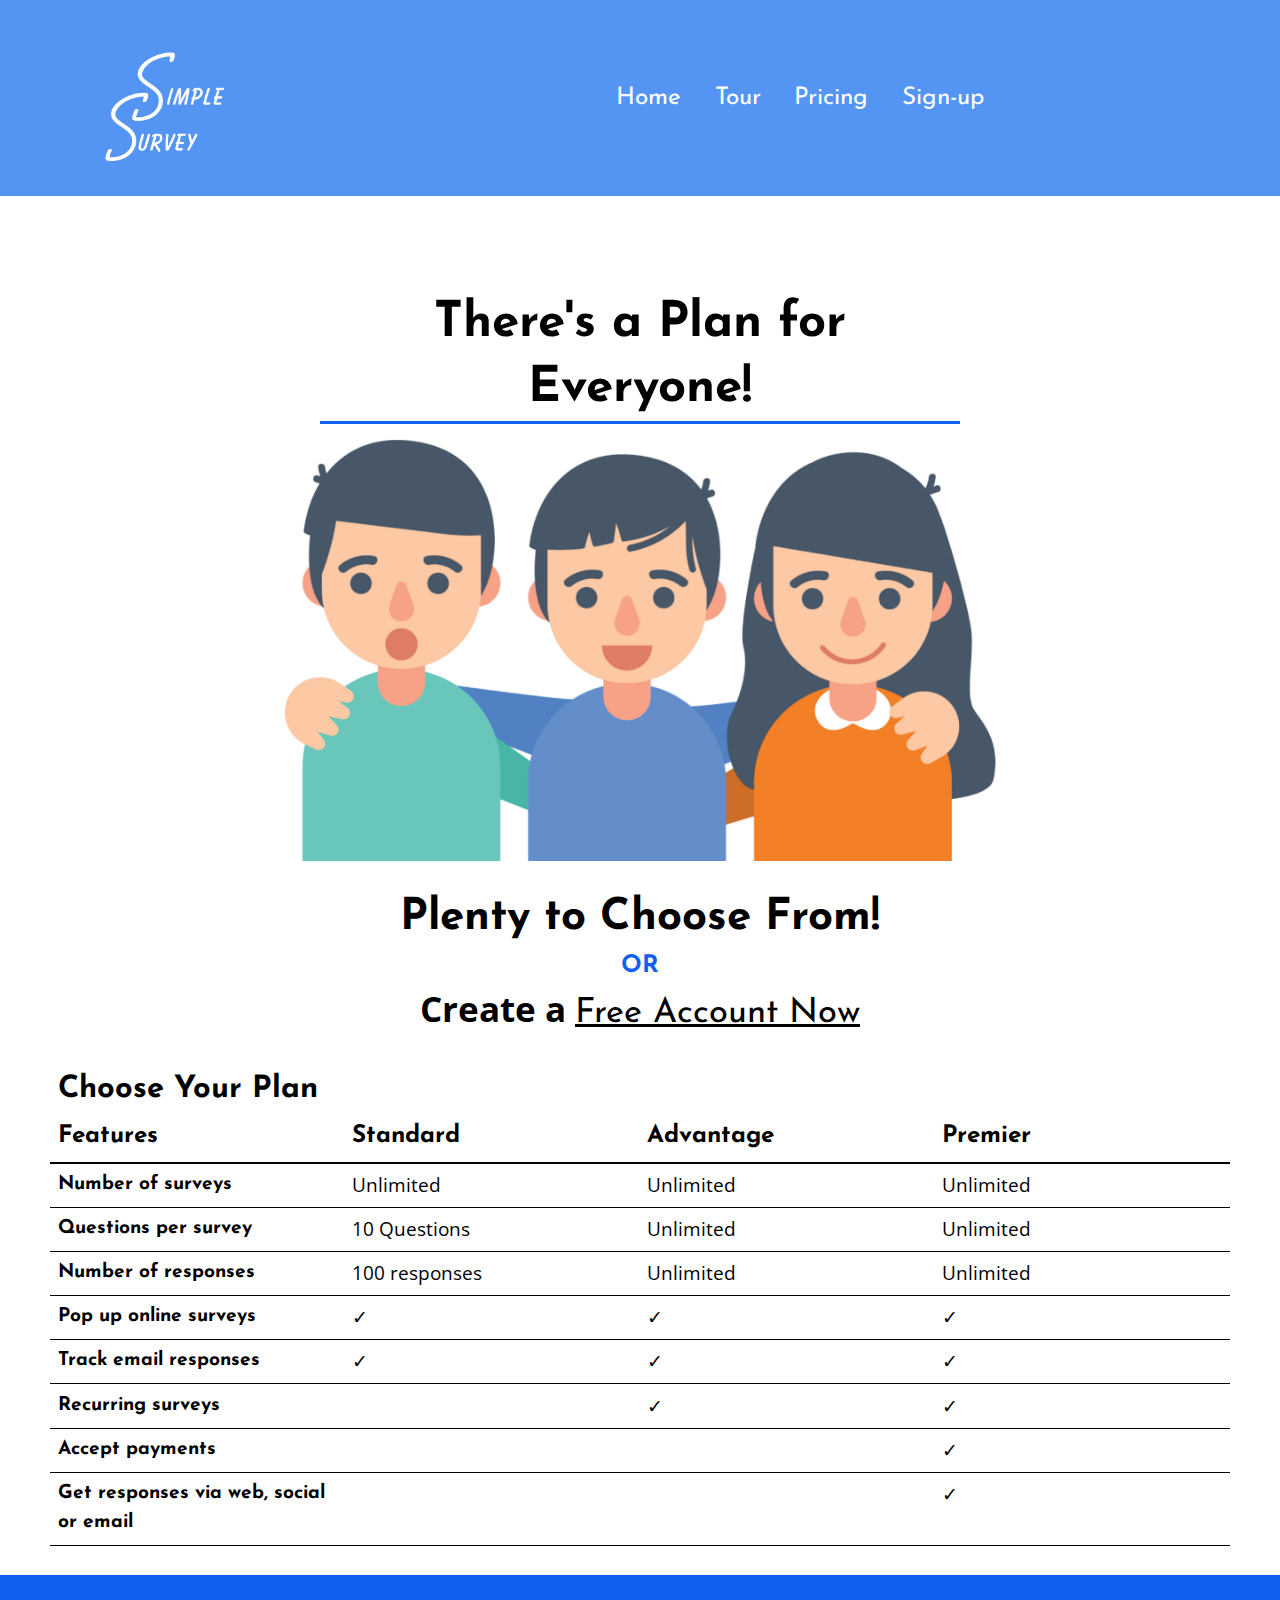
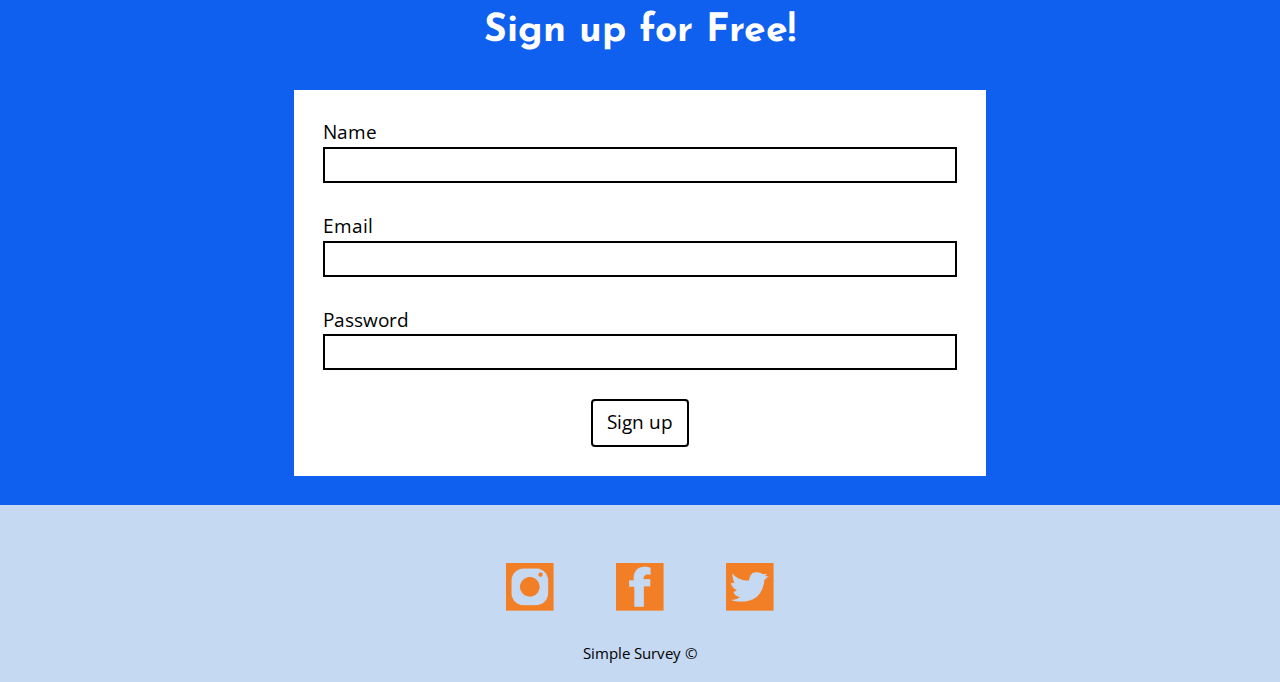
==== commit b568b52b: "Fix some spelling errors" ====
--- a/pricing.html
+++ b/pricing.html
@@ -15,8 +15,8 @@
     <li><a href="#main">Jump to main content</a></li>
     <li><a href="#nav">Jump to navigation</a></li>
   </ul>
-  <header role="banner" class="pad-b">
-    <nav role="navigation">
+  <header role="banner" class="pad-b" tabindex="0">
+    <nav role="navigation" id="nav" tabindex="0">
       <div class="grid grid-middle">
         <div class="unit xs-1 s-1-4 m-1-4 l-1-4 xl-1-4">
           <img src="images/logo.png" alt="Simple survey logo" class="img-flex wrapper logo">
@@ -31,121 +31,120 @@
         </div>
       </div>
     </nav>
-  </div>
-  <div class="banner relative">
-    <img src="images/pricing-banner.jpg" alt="Banner" class="img-flex wrapper">
-    <div class="absolute banner-content-pricing pin-tc">
-      <h1 class="push-0 border-bottom nina">There's a Plan for Everyone!</h1>
+    <div class="banner relative">
+      <img src="images/pricing-banner.jpg" alt="Banner" class="img-flex wrapper">
+      <div class="absolute banner-content-pricing pin-tc">
+        <h1 class="push-0 border-bottom nina">There's a Plan for Everyone!</h1>
+      </div>
     </div>
-  </div>
-</header>
-<main role="main">
-  <h2 class="push-0 yotta">Plenty to Choose From!</h2>
-  <h4 class="push-0 or bold">OR</h4>
-  <h4 class="push-0 exa">Create a <a href="sign-up.html" class="not-bold account">Free Account Now</a></h4>
-  <div class="table-wrapper scrollable gutter-2">
-    <table class="scroll">
-      <caption class="not-italic bold peta push-0 pad-t">Choose Your Plan</caption>
-      <thead>
-        <tr>
-          <th scope="col" class="giga">Features</th>
-          <th scope="col" class="giga">Standard</th>
-          <th scope="col" class="giga">Advantage</th>
-          <th scope="col" class="giga">Premier</th>
-        </tr>
-      </thead>
-      <tbody>
-        <tr>
-          <th scope="row">Number of surveys</th>
-          <td>Unlimited</td>
-          <td>Unlimited</td>
-          <td>Unlimited</td>
-        </tr>
-        <tr>
-          <th scope="row">Questions per survey</th>
-          <td>10 Questions</td>
-          <td>Unlimited</td>
-          <td>Unlimited</td>
-        </tr>
-        <tr>
-          <th scope="row">Number of responses</th>
-          <td>100 responses</td>
-          <td>Unlimited</td>
-          <td>Unlimited</td>
-        </tr>
-        <tr>
-          <th scope="row">Pop up online surveys</th>
-          <td>✓</td>
-          <td>✓</td>
-          <td>✓</td>
-        </tr>
-        <tr>
-          <th scope="row">Track email responses</th>
-          <td>✓</td>
-          <td>✓</td>
-          <td>✓</td>
-        </tr>
-        <tr>
-          <th scope="row">Recurring surveys</th>
-          <td></td>
-          <td>✓</td>
-          <td>✓</td>
-        </tr>
-        <tr>
-          <th scope="row">Accept payments</th>
-          <td></td>
-          <td></td>
-          <td>✓</td>
-        </tr>
-        <tr>
-          <th scope="row">Get responses via web, social or email</th>
-          <td></td>
-          <td></td>
-          <td>✓</td>
-        </tr>
-      </tbody>
+  </header>
+  <main role="main" id="main" tabindex="0">
+    <h2 class="push-0 yotta">Plenty to Choose From!</h2>
+    <h3 class="push-0 or bold giga">OR</h3>
+    <h4 class="push-0 exa">Create a <a href="sign-up.html" class="not-bold account">Free Account Now</a></h4>
+    <div class="table-wrapper scrollable gutter-2">
+      <table class="scroll">
+        <caption class="not-italic bold peta push-0 pad-t">Choose Your Plan</caption>
+        <thead>
+          <tr>
+            <th scope="col" class="giga">Features</th>
+            <th scope="col" class="giga">Standard</th>
+            <th scope="col" class="giga">Advantage</th>
+            <th scope="col" class="giga">Premier</th>
+          </tr>
+        </thead>
+        <tbody>
+          <tr>
+            <th scope="row">Number of surveys</th>
+            <td>Unlimited</td>
+            <td>Unlimited</td>
+            <td>Unlimited</td>
+          </tr>
+          <tr>
+            <th scope="row">Questions per survey</th>
+            <td>10 Questions</td>
+            <td>Unlimited</td>
+            <td>Unlimited</td>
+          </tr>
+          <tr>
+            <th scope="row">Number of responses</th>
+            <td>100 responses</td>
+            <td>Unlimited</td>
+            <td>Unlimited</td>
+          </tr>
+          <tr>
+            <th scope="row">Pop up online surveys</th>
+            <td>✓</td>
+            <td>✓</td>
+            <td>✓</td>
+          </tr>
+          <tr>
+            <th scope="row">Track email responses</th>
+            <td>✓</td>
+            <td>✓</td>
+            <td>✓</td>
+          </tr>
+          <tr>
+            <th scope="row">Recurring surveys</th>
+            <td></td>
+            <td>✓</td>
+            <td>✓</td>
+          </tr>
+          <tr>
+            <th scope="row">Accept payments</th>
+            <td></td>
+            <td></td>
+            <td>✓</td>
+          </tr>
+          <tr>
+            <th scope="row">Get responses via web, social or email</th>
+            <td></td>
+            <td></td>
+            <td>✓</td>
+          </tr>
+        </tbody>
+      </table>
     </div>
-  </table>
-  <section class="sign-up island">
-    <h2 class="white zetta">Sign up for Free!</h2>
-    <form class="island max-length">
-      <div class="pad-b">
-        <label for="name"></label>
-        <input id="name" placeholder="Name" class="pad-b">
-      </div>
-      <div class="pad-b">
-        <label for="email"></label>
-        <input id="email" placeholder="Email">
-      </div>
-      <div class="pad-b">
-        <label for="password"></label>
-        <input for="password" placeholder="Password">
-      </div>
-      <div class="center-content">
-        <button type="submit" class="btn">Sign up</button>
-      </div>
-    </form>
-  </section>
-</main>
-<footer role="contentinfo" class="pad-t-2 pad-b-1-2 milli text-center">
-  <ul>
-    <li class="inline gutter">
-      <i class="icon i-48">
-        <img src="images/instagram.png">
-      </i>
-    </li>
-    <li class="inline gutter">
-      <i class="icon i-48">
-        <img src="images/facebook.png">
-      </i>
-    </li>
-    <li class="inline gutter">
-      <i class="icon i-48">
-        <img src="images/twitter.png">
-      </i>
-    </li>
-  </ul>
-  <p class="micro push-0">Simple Survey ©</p>
-</footer>
+    <section class="sign-up island">
+      <h2 class="white zetta">Sign up for Free!</h2>
+      <form class="island max-length" method="POST" action="https://formspree.io">
+        <div class="pad-b">
+          <label for="name">Name</label>
+          <input id="name" class="pad-b" required>
+        </div>
+        <div class="pad-b">
+          <label for="email">Email</label>
+          <input id="email" required>
+        </div>
+        <div class="pad-b">
+          <label for="password">Password</label>
+          <input id="password" required>
+        </div>
+        <div class="center-content">
+          <button type="submit" class="btn">Sign up</button>
+        </div>
+      </form>
+    </section>
+  </main>
+  <footer role="contentinfo" class="pad-t-2 pad-b-1-2 milli text-center" tabindex="0">
+    <ul>
+      <li class="inline gutter">
+        <i class="icon i-48">
+          <img src="images/instagram.png" alt="Instagram logo">
+        </i>
+      </li>
+      <li class="inline gutter">
+        <i class="icon i-48">
+          <img src="images/facebook.png" alt="Facebook logo">
+        </i>
+      </li>
+      <li class="inline gutter">
+        <i class="icon i-48">
+          <img src="images/twitter.png" alt="Twitter logo">
+        </i>
+      </li>
+    </ul>
+    <p class="micro push-0">Simple Survey ©</p>
+  </footer>
 </body>
 </html>
--- a/css/main.css
+++ b/css/main.css
@@ -7,7 +7,7 @@
   font-family: "Josefin Sans", sans-serif;
 }
 
-h1, h2, h4 {
+h1, h2, h3, h4 {
   text-align: center;
 }
 
@@ -29,7 +29,7 @@
 }
 
 .features h2, h3 {
-  color: #f27f26;
+  color: #000;
 }
 
 .sign-up {
@@ -77,7 +77,7 @@
 }
 
 .or {
-  color: #f27f26;
+  color: #0f60ef;
   font-family: "Josefin Sans", sans-serif;
 }
 
@@ -93,10 +93,6 @@
   width: 40%;
 }
 
-.banner-content {
-  left: 5em;
-}
-
 .border-bottom {
   border-bottom: 3px solid #0f60ef;
 }
@@ -105,7 +101,26 @@
   top: 5em;
 }
 
-@media only screen and (min-width: 60em) {
+.home-banner {
+  visibility: hidden;
+}
 
+@media only screen and (min-width: 25em) {
+
+  .home-banner {
+    visibility: hidden;
+  }
 
 }
+
+@media only screen and (min-width: 38em) {
+
+  .home-banner {
+    visibility: visible;
+  }
+
+  .banner-content {
+    text-align: center;
+  }
+
+}
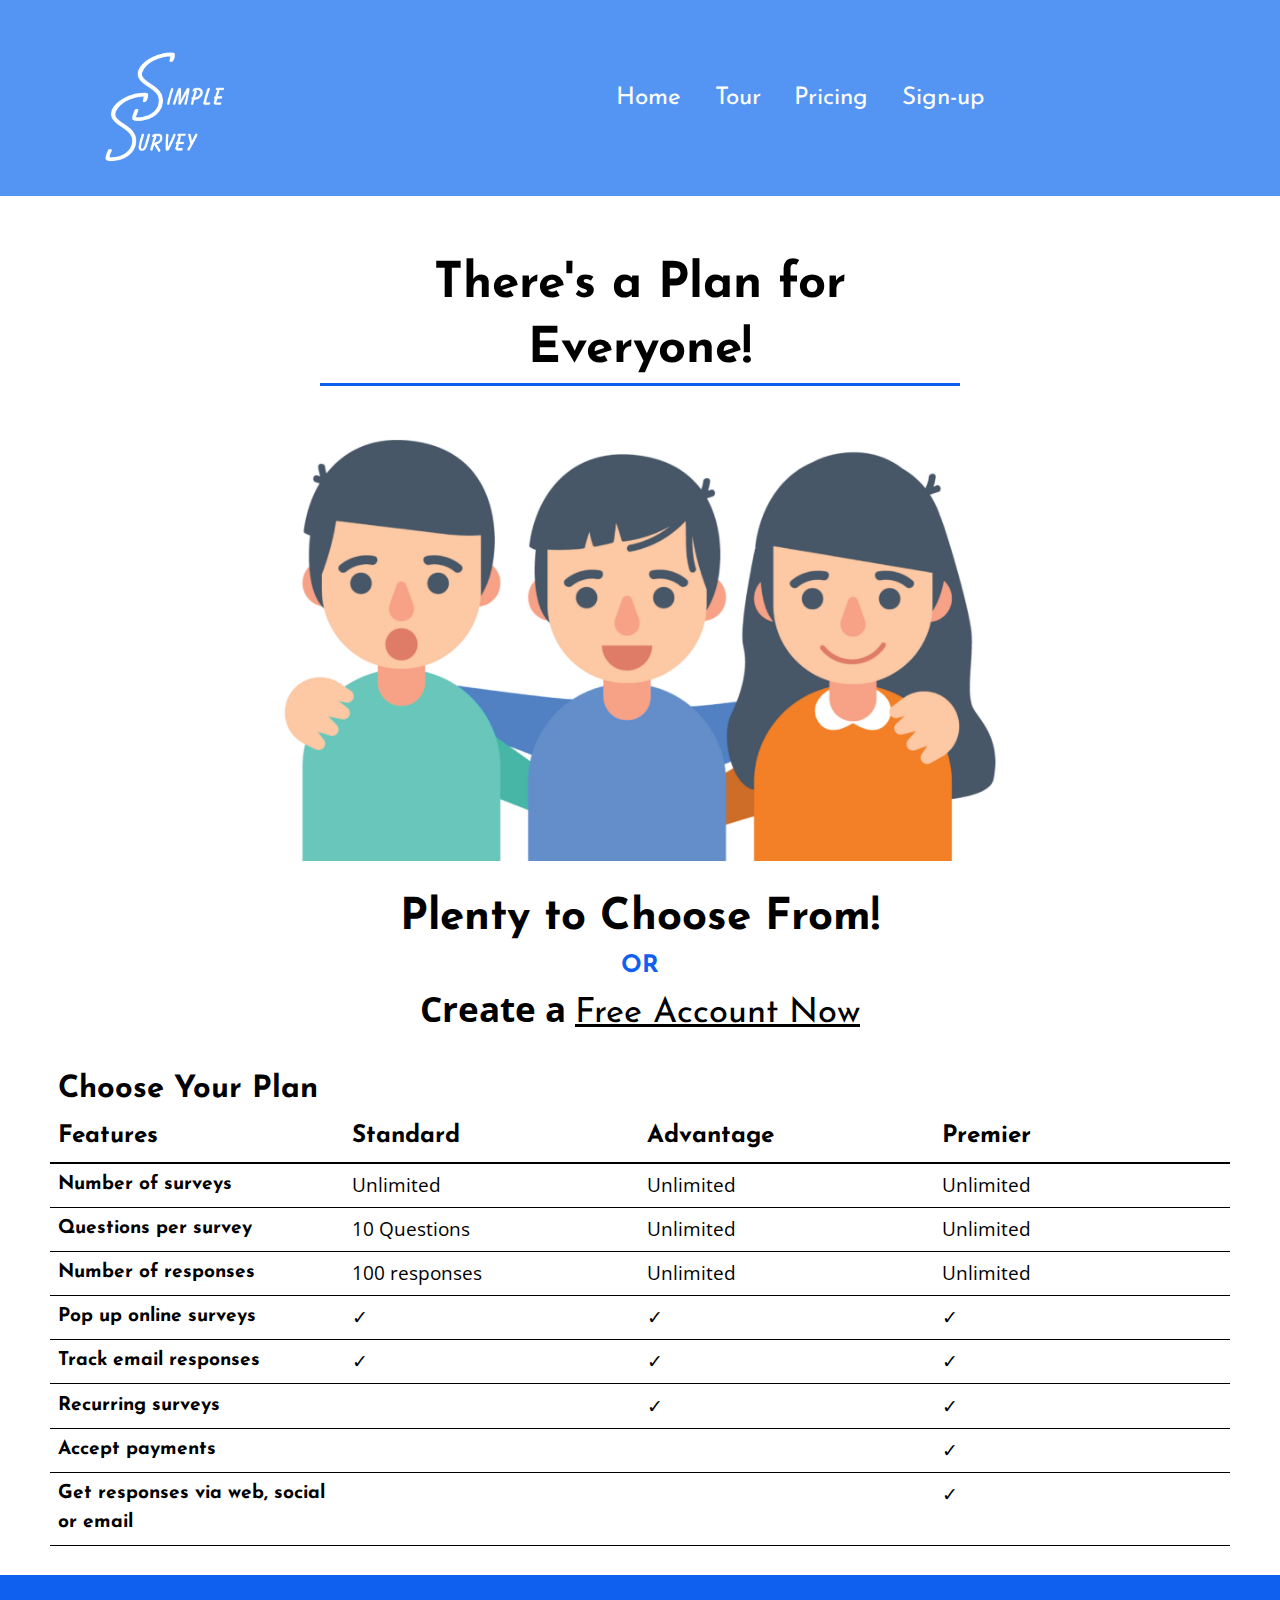
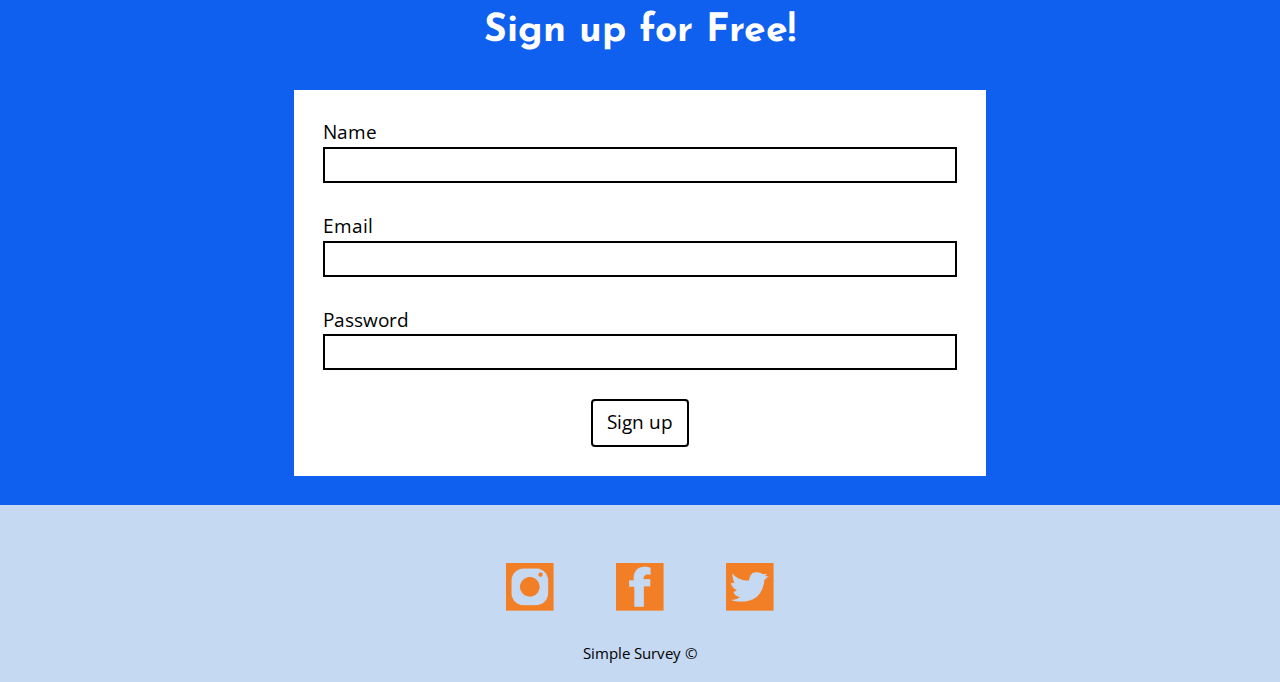
==== commit ad93c0bc: "Adjust the links for the social icons" ====
--- a/pricing.html
+++ b/pricing.html
@@ -130,17 +130,17 @@
     <ul>
       <li class="inline gutter">
         <i class="icon i-48">
-          <img src="images/instagram.png" alt="Instagram logo">
+          <a href="#"><img src="images/instagram.png" alt="Instagram logo"></a>
         </i>
       </li>
       <li class="inline gutter">
         <i class="icon i-48">
-          <img src="images/facebook.png" alt="Facebook logo">
+          <a href="#"><img src="images/facebook.png" alt="Facebook logo"></a>
         </i>
       </li>
       <li class="inline gutter">
         <i class="icon i-48">
-          <img src="images/twitter.png" alt="Twitter logo">
+          <a href="#"><img src="images/twitter.png" alt="Twitter logo"></a>
         </i>
       </li>
     </ul>
--- a/css/main.css
+++ b/css/main.css
@@ -7,7 +7,7 @@
   font-family: "Josefin Sans", sans-serif;
 }
 
-h1, h2, h3, h4 {
+h1, h2, h4 {
   text-align: center;
 }
 
@@ -79,6 +79,7 @@
 .or {
   color: #0f60ef;
   font-family: "Josefin Sans", sans-serif;
+  text-align: center;
 }
 
 .account {
@@ -98,7 +99,7 @@
 }
 
 .banner-content-pricing {
-  top: 5em;
+  top: 3em;
 }
 
 .home-banner {
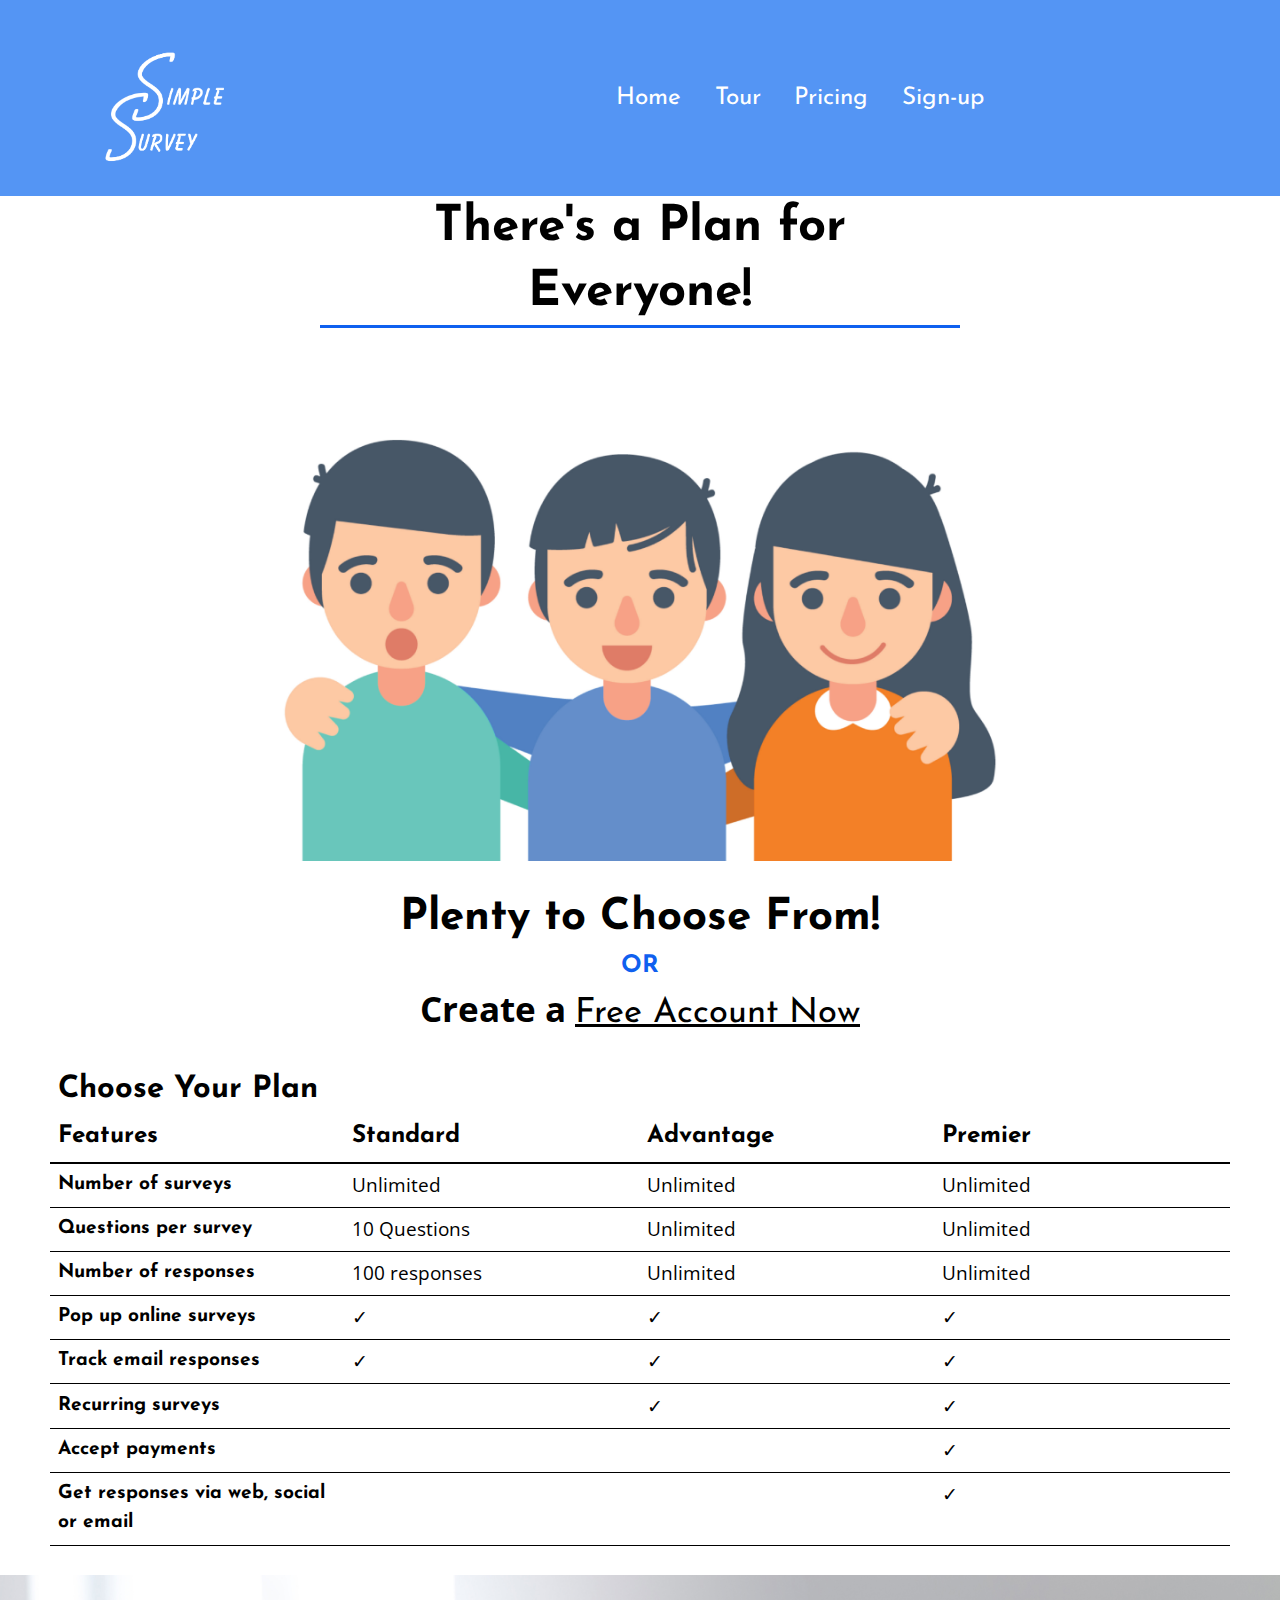
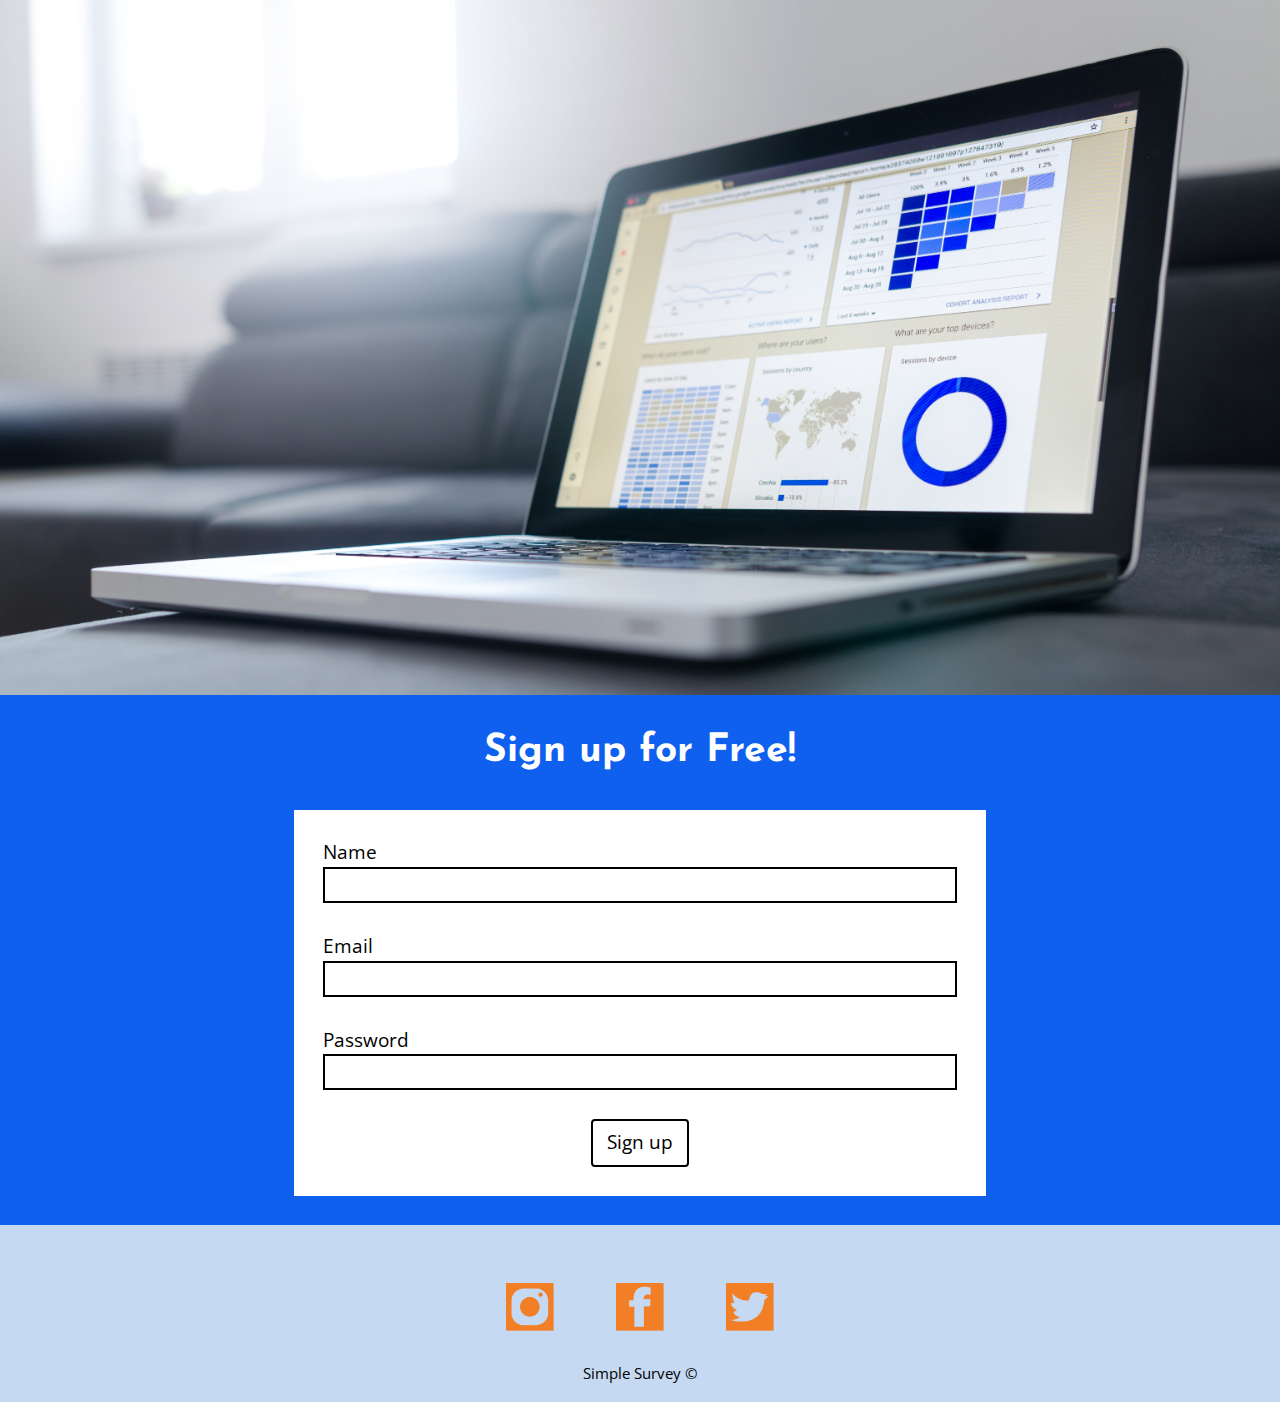
==== commit 16343716: "Add an embeded image to all the pages" ====
--- a/pricing.html
+++ b/pricing.html
@@ -105,9 +105,12 @@
         </tbody>
       </table>
     </div>
+    <div class="embed embed-16by9">
+      <img src="images/graph-photo.jpg" alt="Graphs on a laptop screen" class="embed-item">
+    </div>
     <section class="sign-up island">
       <h2 class="white zetta">Sign up for Free!</h2>
-      <form class="island max-length" method="POST" action="https://formspree.io">
+      <form class="island max-length" method="POST" action="https://formspree.io/hend0298@algonquinlive.com">
         <div class="pad-b">
           <label for="name">Name</label>
           <input id="name" class="pad-b" required>
--- a/css/main.css
+++ b/css/main.css
@@ -98,30 +98,33 @@
   border-bottom: 3px solid #0f60ef;
 }
 
-.banner-content-pricing {
-  top: 3em;
+.banner-content {
+  width: 100%;
+  padding: 1rem;
 }
 
-.home-banner {
-  visibility: hidden;
-}
+@media only screen and (min-width: 38em) {
 
-@media only screen and (min-width: 25em) {
+  .banner-content {
+    position: absolute;
+    top: 3em;
+    max-width: 50%;
+  }
 
-  .home-banner {
-    visibility: hidden;
+  .banner {
+    position: relative;
   }
 
 }
 
-@media only screen and (min-width: 38em) {
+@media only screen and (min-width: 60em) {
 
-  .home-banner {
-    visibility: visible;
+  .banner-content {
+    position: absolute;
+    top: 8em;
+    left: 3em;
+    max-width: 50%;
   }
 
-  .banner-content {
-    text-align: center;
-  }
 
 }
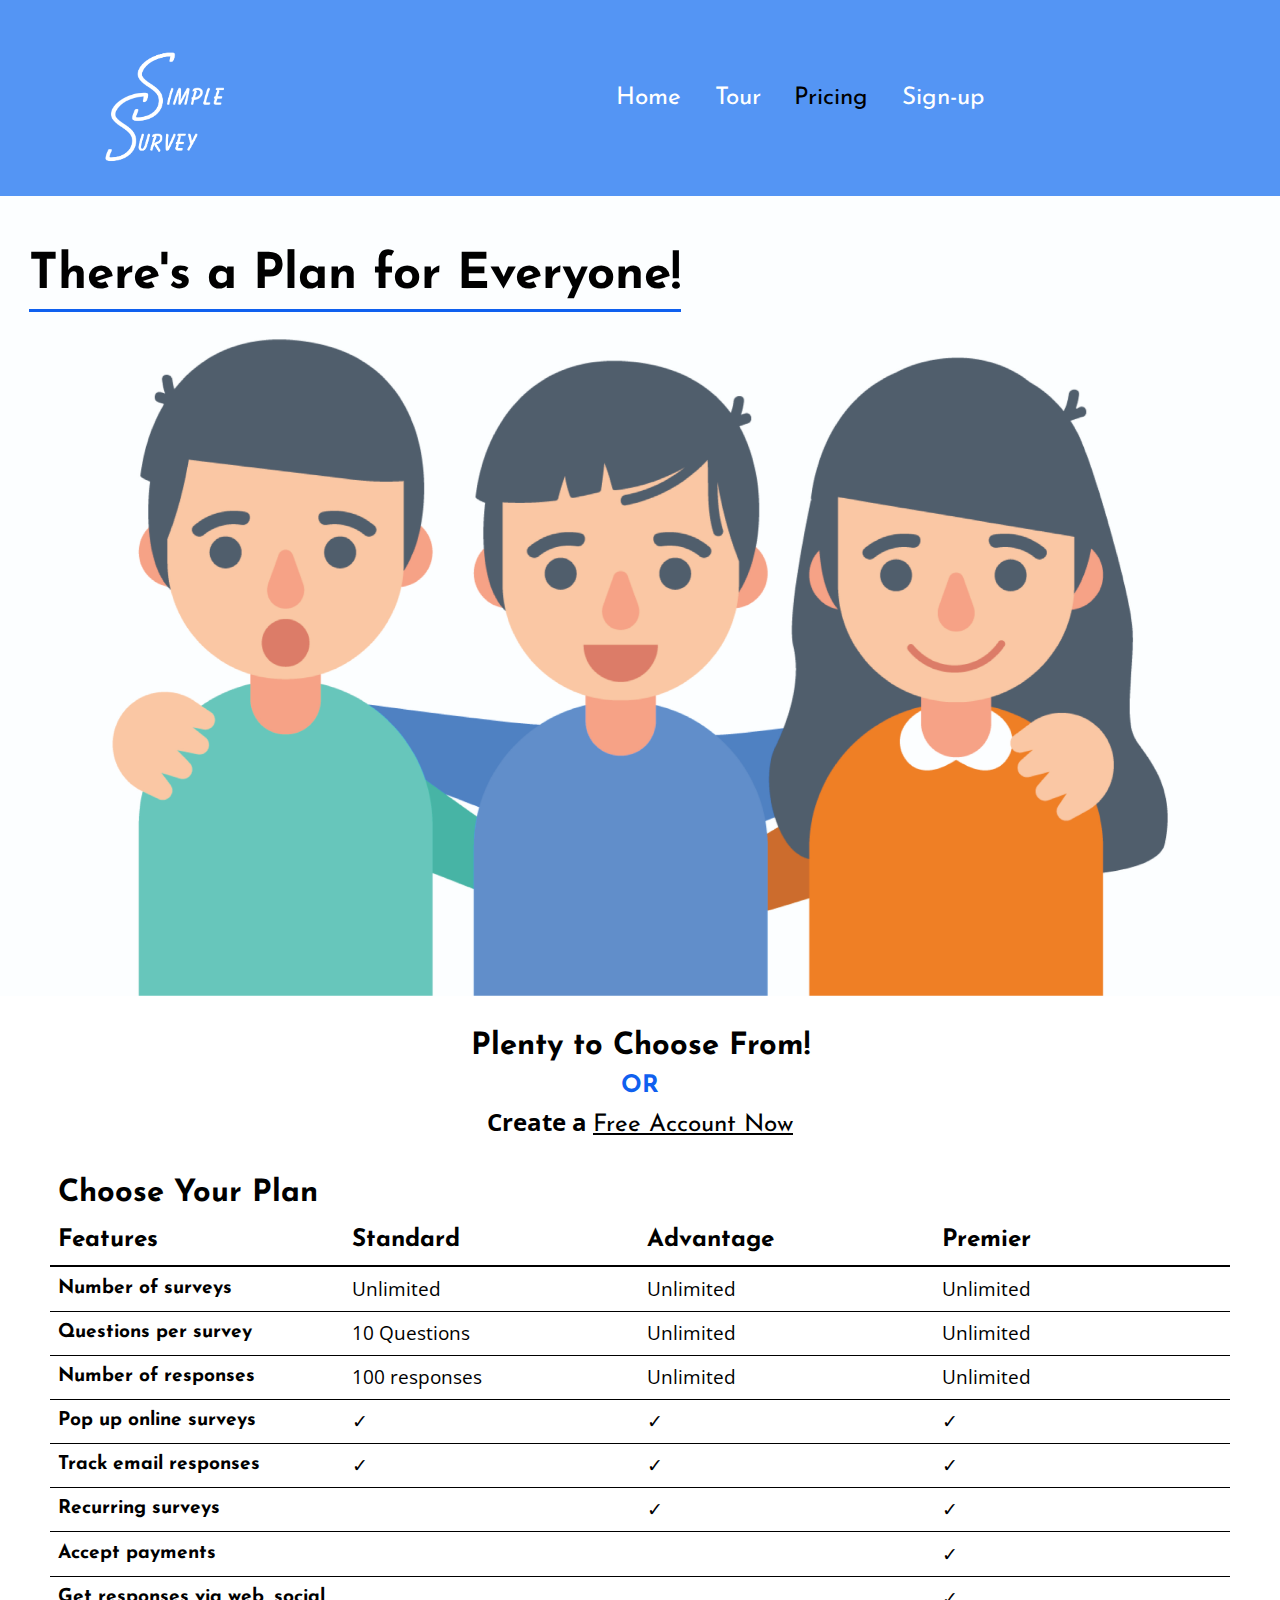
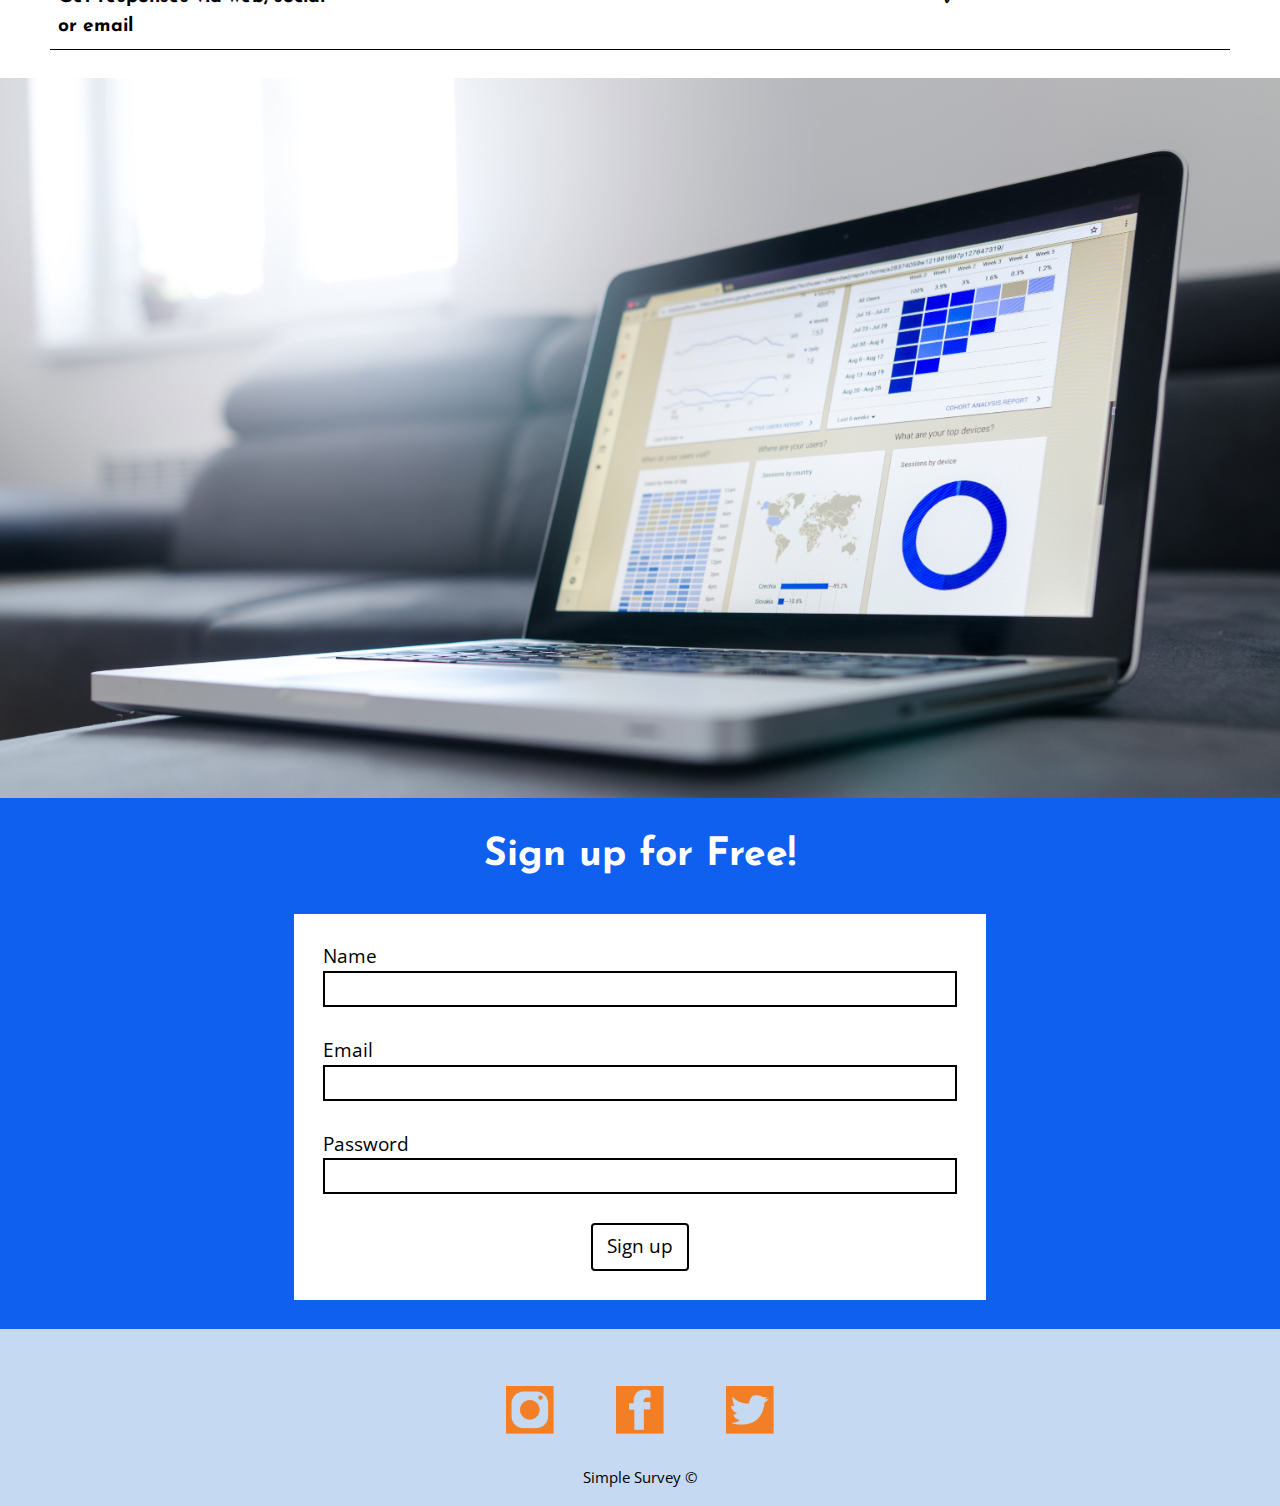
==== commit a67e3cfa: "Make the banners responsive" ====
--- a/pricing.html
+++ b/pricing.html
@@ -25,23 +25,23 @@
           <ul class="list-group-inline push-0">
             <li class="ib island-1-2"><a class="giga" href="index.html">Home</a></li>
             <li class="ib island-1-2"><a class="giga" href="tour.html">Tour</a></li>
-            <li class="ib island-1-2"><a class="giga" href="pricing.html">Pricing</a></li>
+            <li class="ib island-1-2"><a class="giga click" href="pricing.html">Pricing</a></li>
             <li class="ib island-1-2"><a class="giga" href="sign-up.html">Sign-up</a></li>
           </ul>
         </div>
       </div>
     </nav>
-    <div class="banner relative">
-      <img src="images/pricing-banner.jpg" alt="Banner" class="img-flex wrapper">
-      <div class="absolute banner-content-pricing pin-tc">
+    <div class="banner">
+      <img src="images/pricing-banner.jpg" alt="Banner" class="img-flex">
+      <div class="banner-content-pricing island">
         <h1 class="push-0 border-bottom nina">There's a Plan for Everyone!</h1>
       </div>
     </div>
   </header>
   <main role="main" id="main" tabindex="0">
-    <h2 class="push-0 yotta">Plenty to Choose From!</h2>
+    <h2 class="push-0">Plenty to Choose From!</h2>
     <h3 class="push-0 or bold giga">OR</h3>
-    <h4 class="push-0 exa">Create a <a href="sign-up.html" class="not-bold account">Free Account Now</a></h4>
+    <h4 class="push-0">Create a <a href="sign-up.html" class="not-bold account">Free Account Now</a></h4>
     <div class="table-wrapper scrollable gutter-2">
       <table class="scroll">
         <caption class="not-italic bold peta push-0 pad-t">Choose Your Plan</caption>
--- a/css/main.css
+++ b/css/main.css
@@ -100,7 +100,10 @@
 
 .banner-content {
   width: 100%;
-  padding: 1rem;
+}
+
+.click {
+  color: #000;
 }
 
 @media only screen and (min-width: 38em) {
@@ -115,6 +118,11 @@
     position: relative;
   }
 
+  .banner-content-pricing {
+    position: absolute;
+    top: 1em;
+  }
+
 }
 
 @media only screen and (min-width: 60em) {
@@ -126,5 +134,4 @@
     max-width: 50%;
   }
 
-
 }
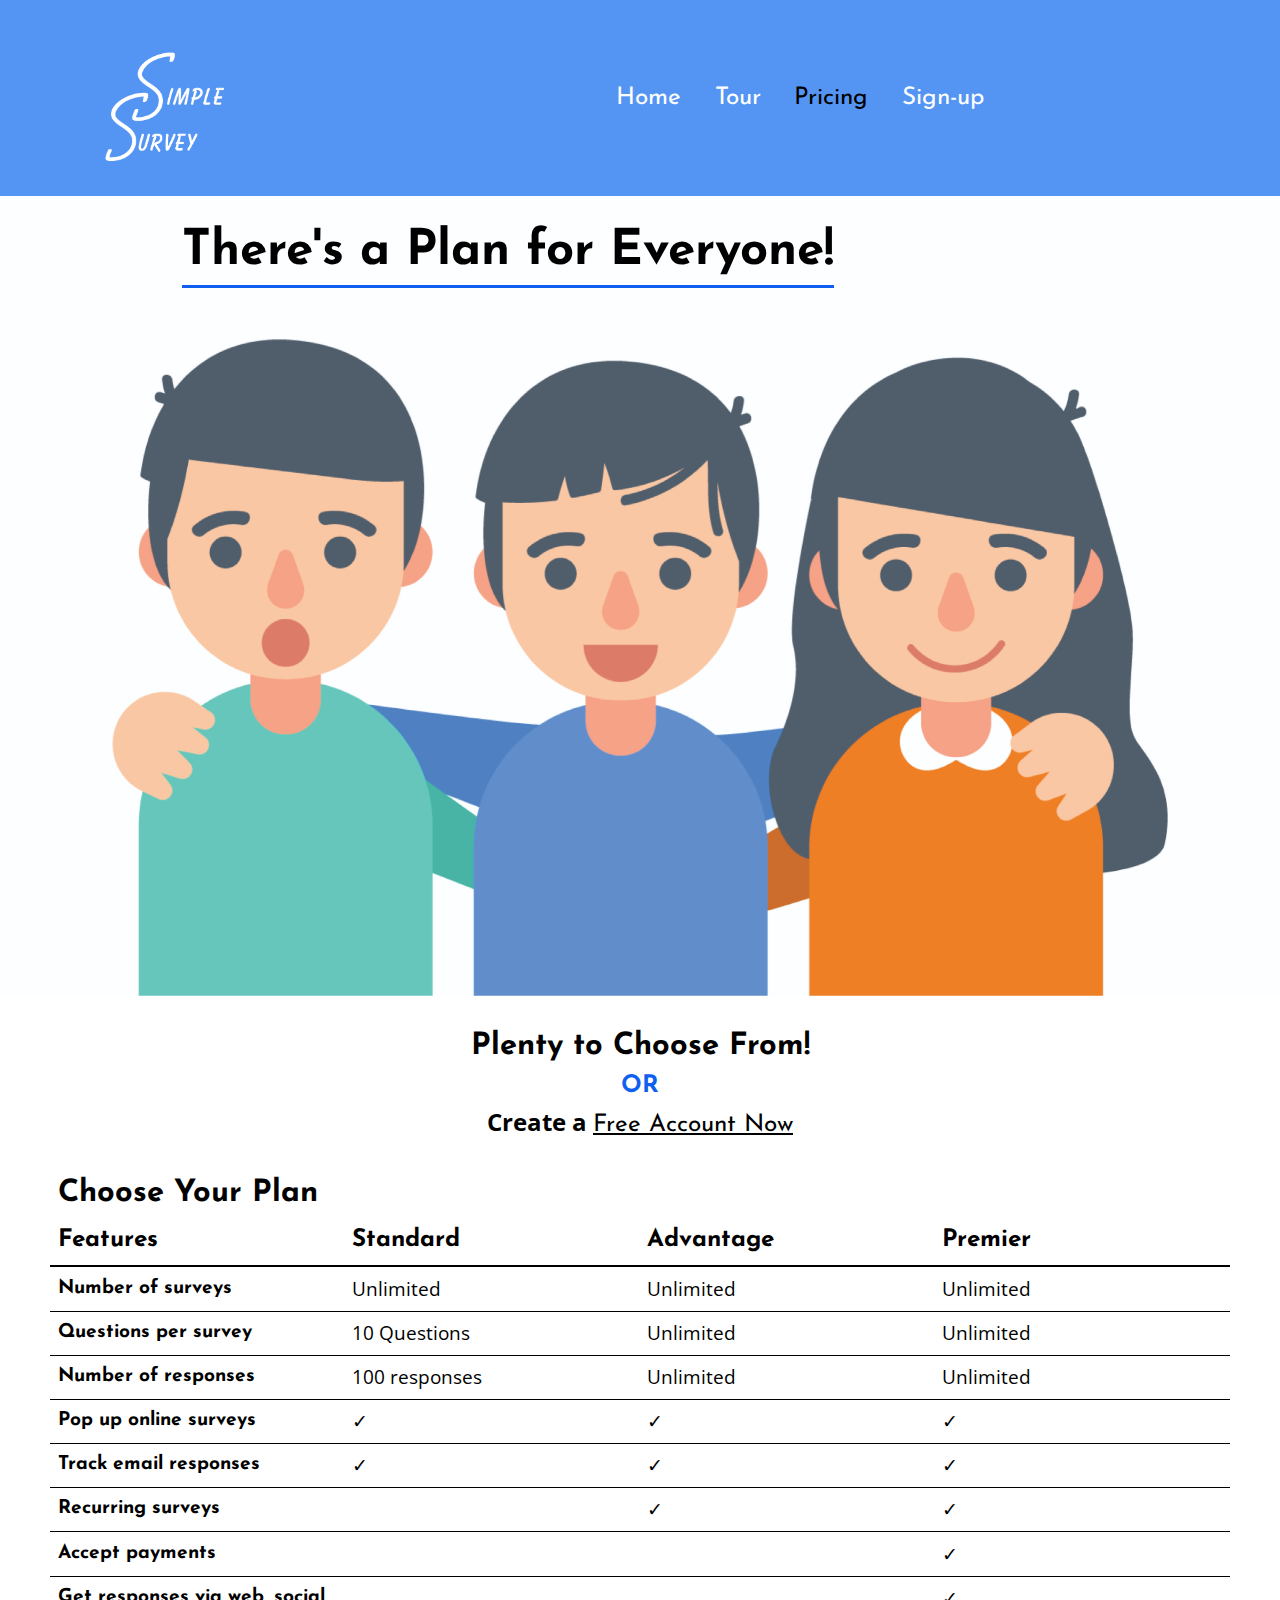
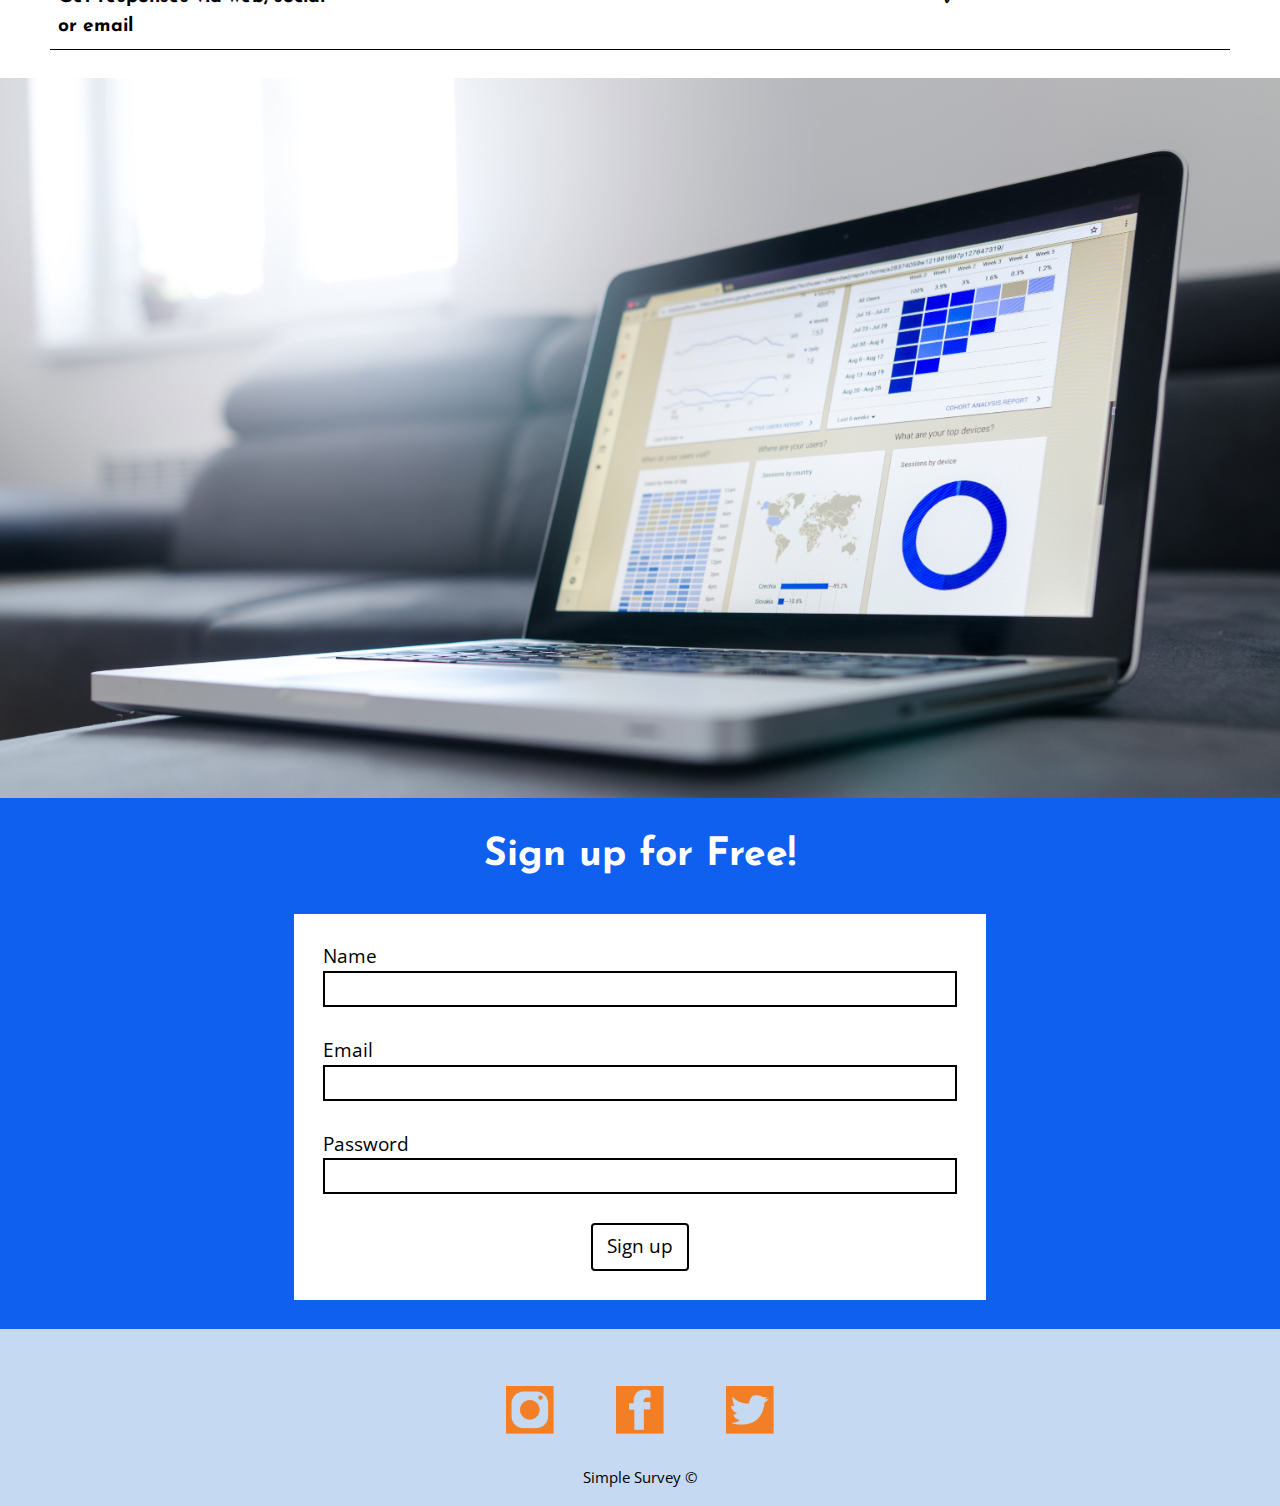
==== commit 5d1ee150: "Adjust the pricing page banner" ====
--- a/pricing.html
+++ b/pricing.html
@@ -33,7 +33,7 @@
     </nav>
     <div class="banner">
       <img src="images/pricing-banner.jpg" alt="Banner" class="img-flex">
-      <div class="banner-content-pricing island">
+      <div class="banner-content-pricing pad-t-1-2 gutter">
         <h1 class="push-0 border-bottom nina">There's a Plan for Everyone!</h1>
       </div>
     </div>
--- a/css/main.css
+++ b/css/main.css
@@ -106,6 +106,11 @@
   color: #000;
 }
 
+.price {
+  color: #fff;
+  text-decoration: underline;
+}
+
 @media only screen and (min-width: 38em) {
 
   .banner-content {
@@ -116,11 +121,6 @@
 
   .banner {
     position: relative;
-  }
-
-  .banner-content-pricing {
-    position: absolute;
-    top: 1em;
   }
 
 }
@@ -134,4 +134,20 @@
     max-width: 50%;
   }
 
+  .banner-content-pricing {
+    position: absolute;
+    top: .5em;
+    left: 8em;
+  }
+
 }
+
+@media only screen and (min-width: 90em) {
+
+  .banner-content-pricing {
+    position: absolute;
+    top: .5em;
+    left: 18em;
+  }
+
+}
